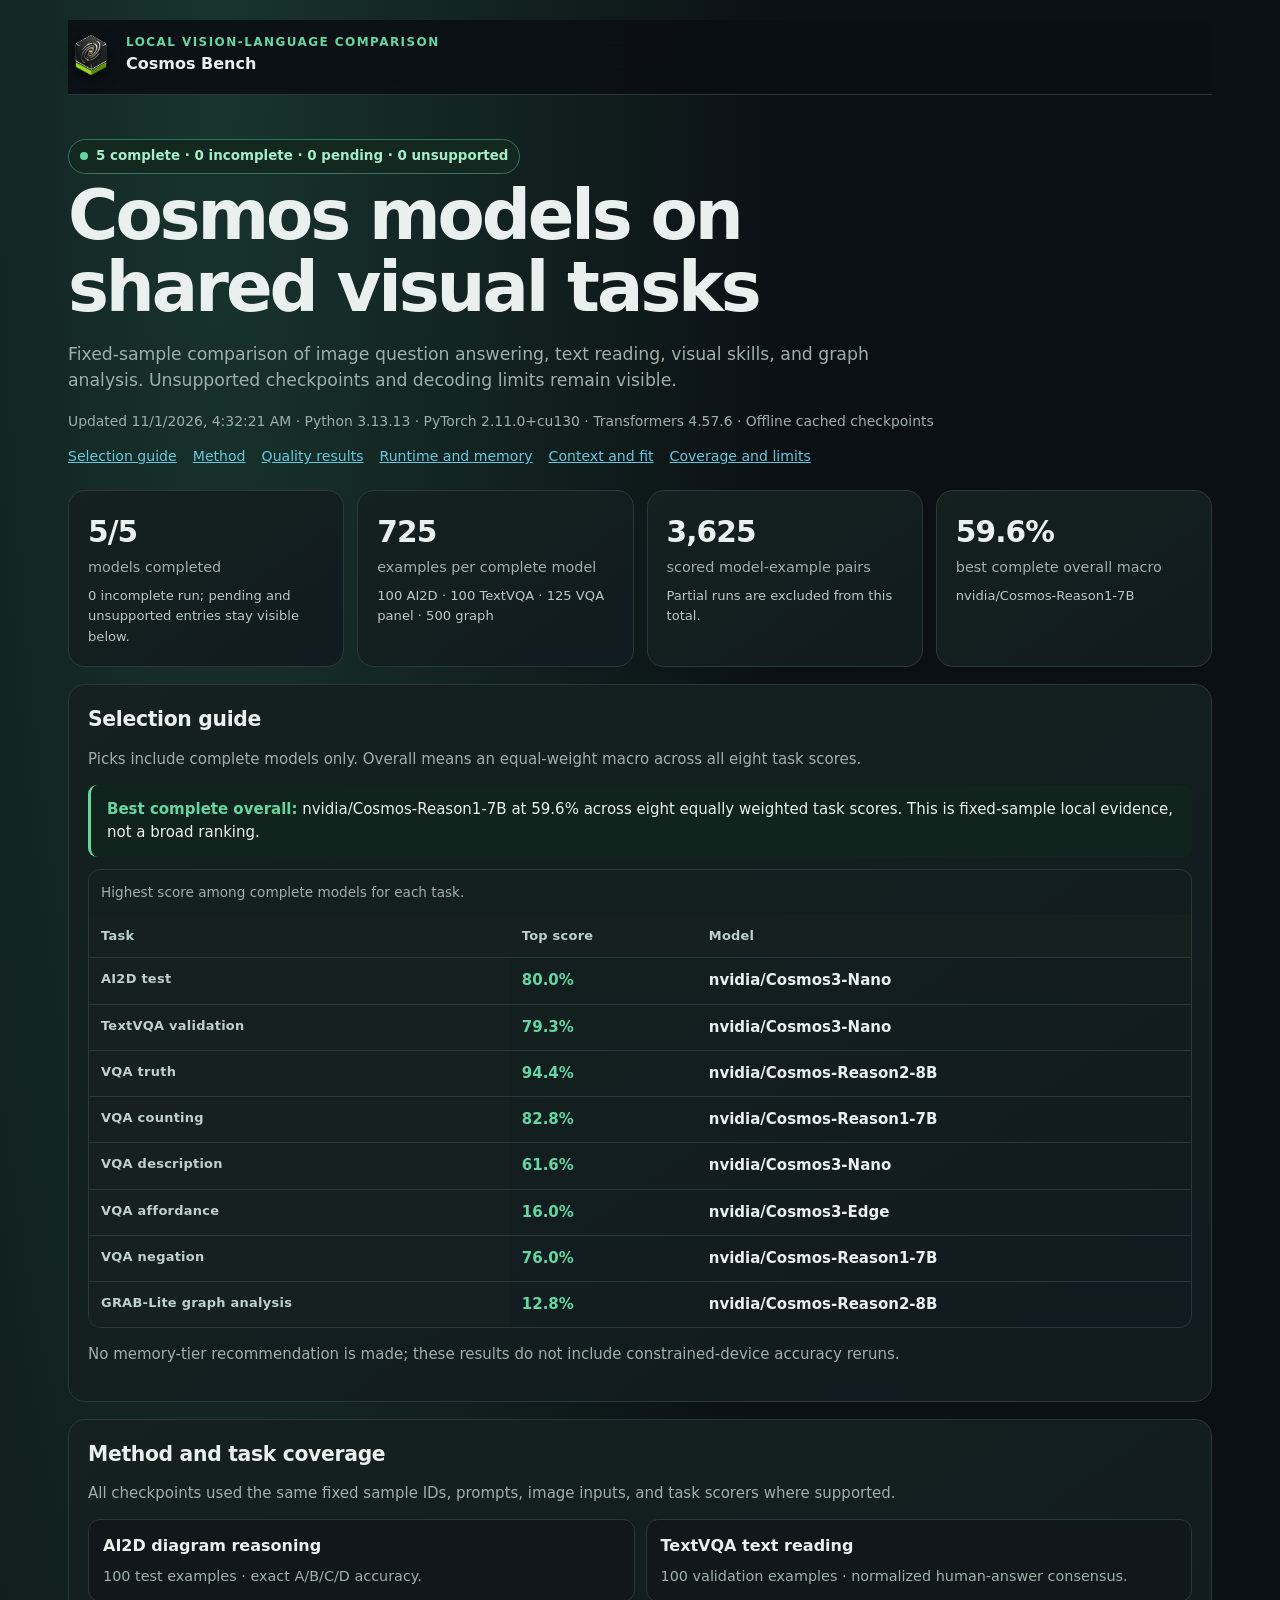
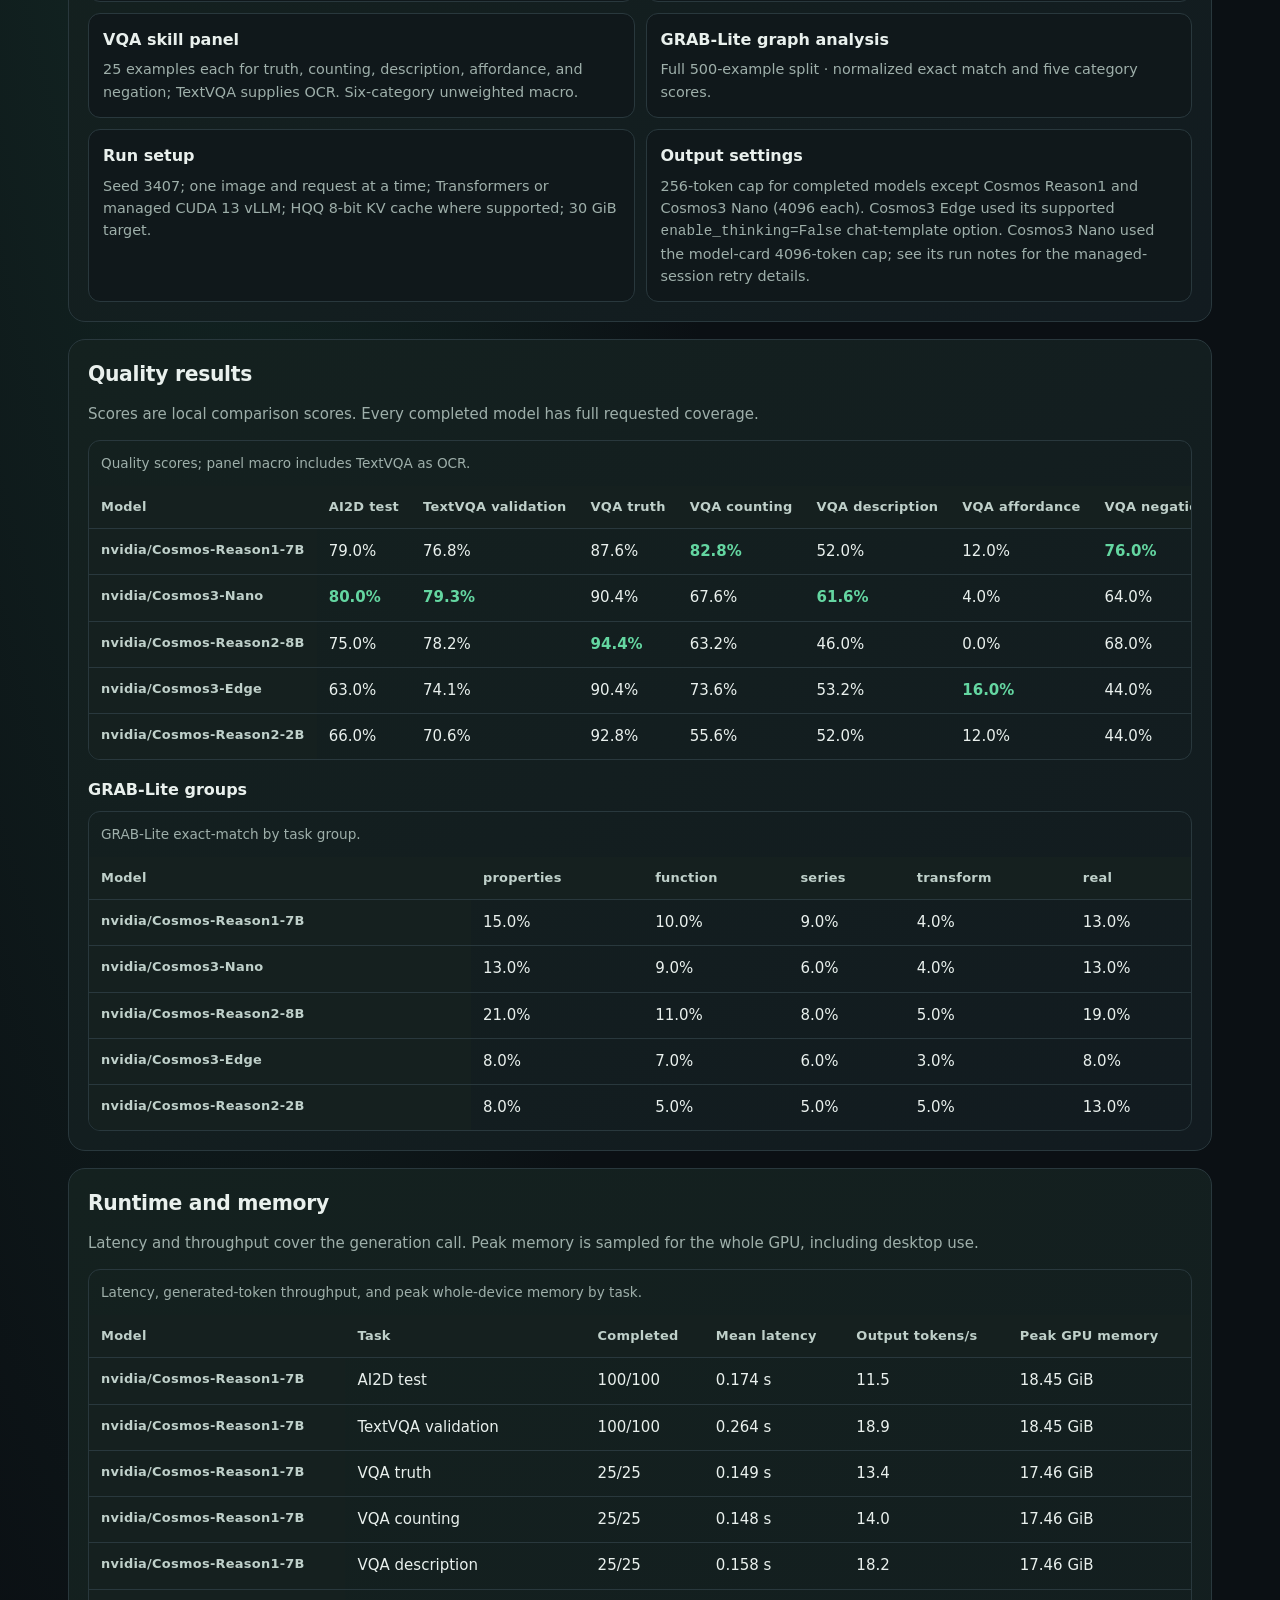
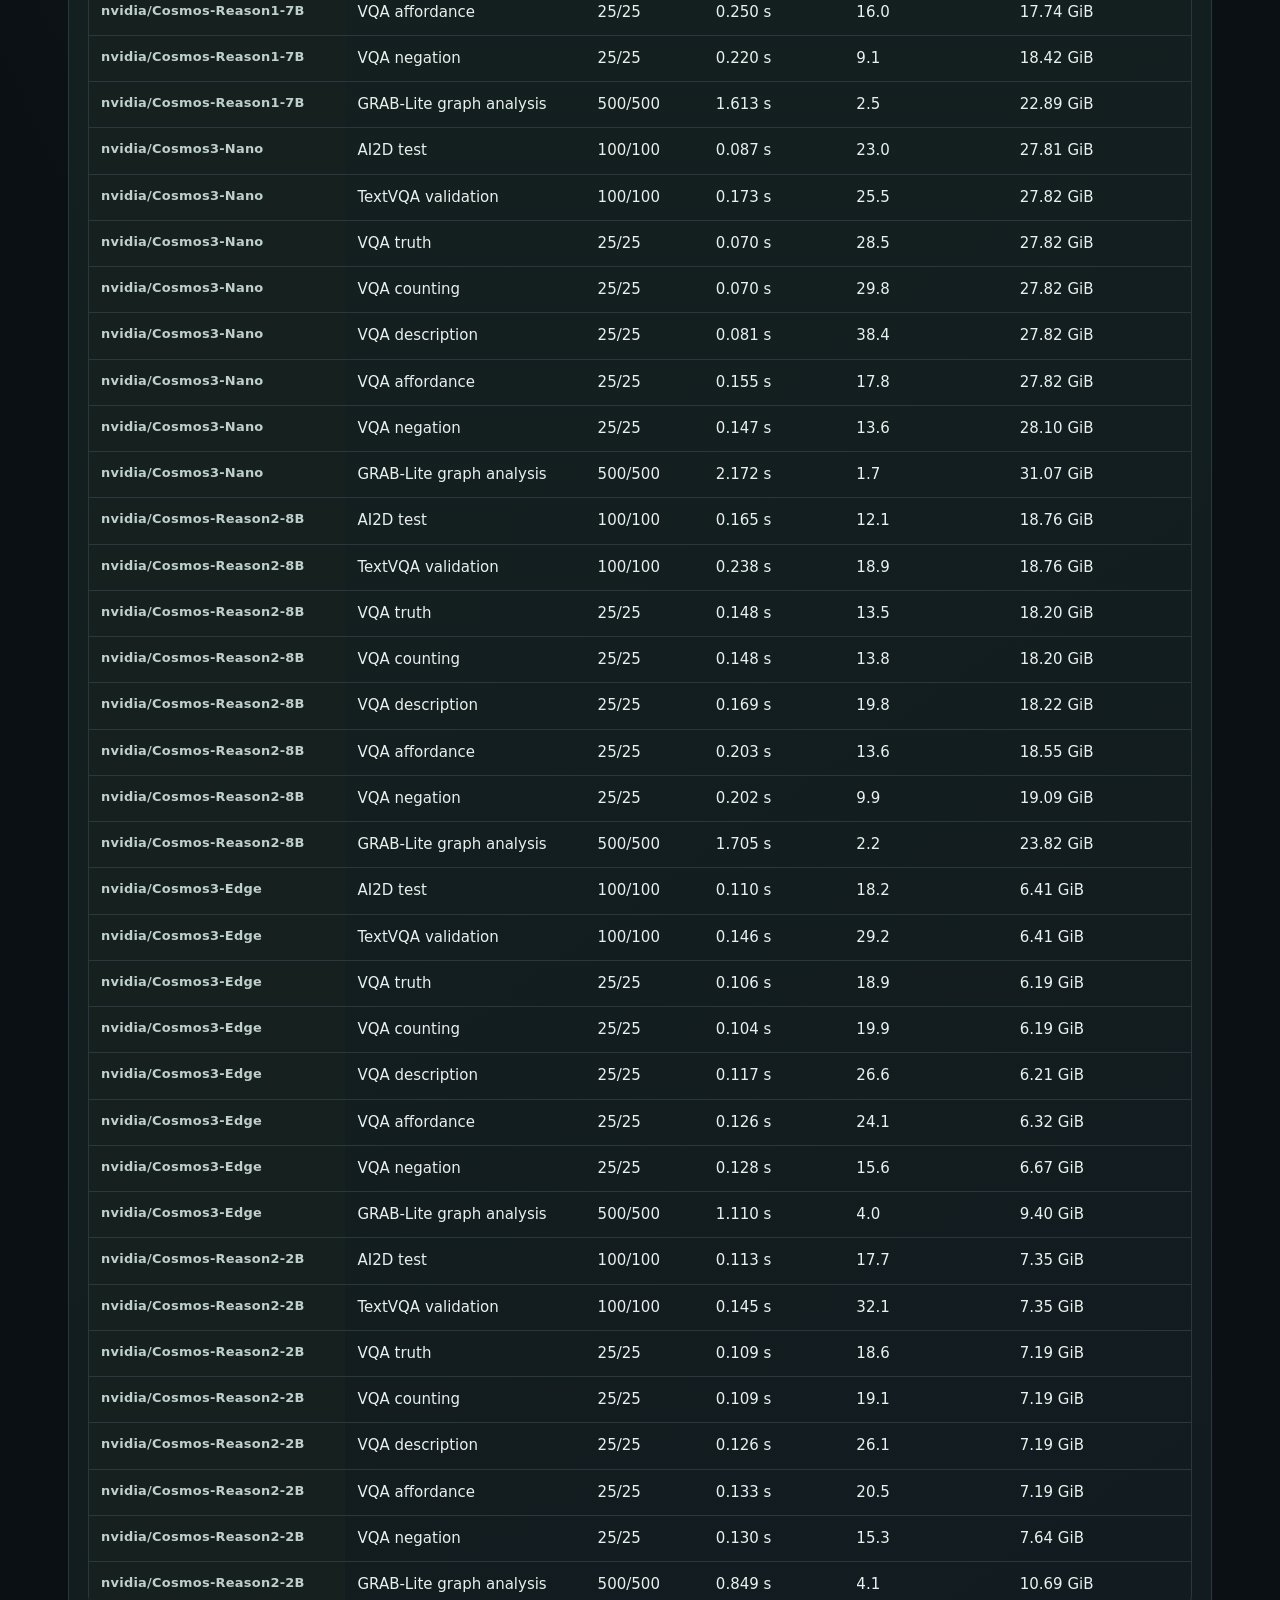
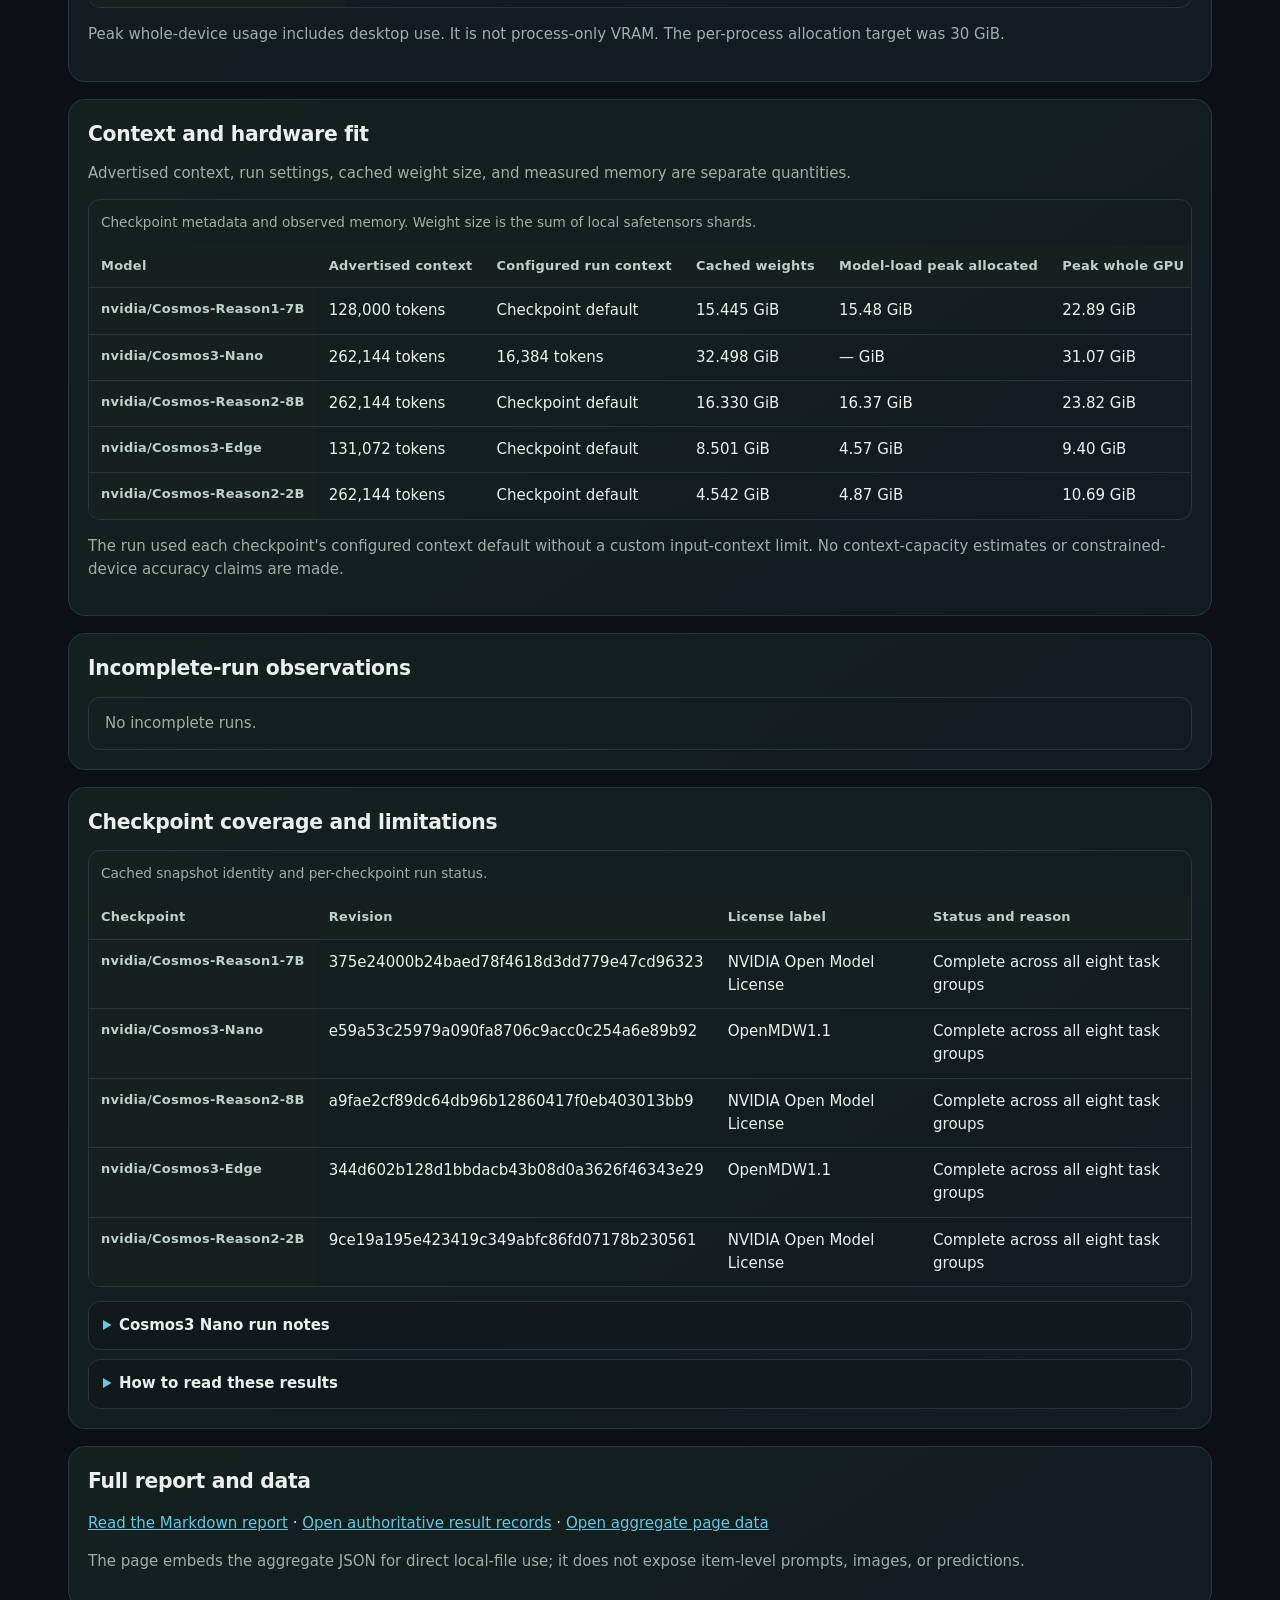
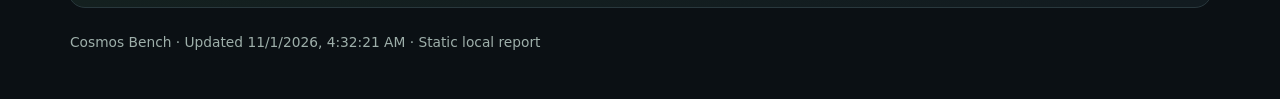
==== cosmos_Bench/index.html @ 5a528a51 "create main serrving structure" ====
<!doctype html>
<html lang="en">
<head>
<meta charset="utf-8">
<meta name="viewport" content="width=device-width, initial-scale=1">
<meta name="description" content="Measured results for the local Cosmos vision-language benchmark.">
<link rel="icon" type="image/svg+xml" href="cosmos-mark.svg" sizes="any">
<title>Cosmos Bench | Model results</title>
<style>
:root{color-scheme:dark;--bg:#0b1014;--panel:#121b20;--panel2:#17231f;--line:#29383d;--text:#e9f0ed;--muted:#9eafaa;--green:#64d6a1;--cyan:#65c8df;--amber:#f0bf62;--red:#ff817c;--focus:#ffd179}
*{box-sizing:border-box}html{scroll-behavior:smooth}body{margin:0;background:radial-gradient(ellipse at 17% 0%,#18342d 0,transparent 36rem),var(--bg);color:var(--text);font:15px/1.55 system-ui,-apple-system,BlinkMacSystemFont,"Segoe UI",sans-serif}.wrap{max-width:1200px;margin:auto;padding:20px 28px 42px}a{color:var(--cyan)}a:hover{color:#a8efff}a:focus-visible,button:focus-visible{outline:3px solid var(--focus);outline-offset:3px}.top{position:sticky;top:0;z-index:3;display:flex;align-items:center;gap:12px;padding:12px 0 16px;background:#0b1014ed;border-bottom:1px solid var(--line);backdrop-filter:blur(14px)}.mark{display:block;width:46px;height:46px;flex:none;object-fit:contain;filter:drop-shadow(0 3px 7px #0008)}.top small,.eyebrow{display:block;color:var(--green);font-size:.75rem;font-weight:700;letter-spacing:.12em;text-transform:uppercase}.top strong{font-size:1rem}.hero{padding:44px 0 22px}.hero h1{max-width:860px;margin:.4rem 0 .75rem;font-size:clamp(2.2rem,6vw,4.3rem);line-height:1.04;letter-spacing:-.045em}.hero p{max-width:850px;color:var(--muted);font-size:1.08rem}.meta{color:var(--muted);font-size:.87rem}.status{display:inline-flex;align-items:center;gap:8px;border:1px solid #32755e;background:#132820;color:#a5edc8;padding:6px 11px;border-radius:999px;font-size:.84rem;font-weight:700}.dot{width:8px;height:8px;border-radius:50%;background:var(--green)}.grid{display:grid;grid-template-columns:repeat(4,minmax(0,1fr));gap:13px}.card,section{border:1px solid var(--line);border-radius:17px;background:linear-gradient(145deg,#14211f,var(--panel));padding:19px}.metric{font-size:1.85rem;font-weight:780;font-variant-numeric:tabular-nums;letter-spacing:-.03em}.label{color:var(--muted);font-size:.9rem}.card-note{margin-top:8px;color:#b7c9c2;font-size:.82rem}section{margin-top:17px;scroll-margin-top:90px}h2{font-size:1.27rem;letter-spacing:-.015em;margin:0 0 12px}h3{margin:0 0 5px;font-size:1rem}.intro{color:var(--muted);margin:.3rem 0 14px}.pick{border-left:3px solid var(--green);padding:13px 16px;background:#10231c;border-radius:9px}.pick b{color:var(--green)}.callout{border-left:3px solid var(--amber);padding:13px 16px;background:#261f13;border-radius:9px;color:#f2d9a5}.table-wrap{overflow-x:auto;border:1px solid var(--line);border-radius:12px}table{width:100%;min-width:760px;border-collapse:collapse}caption{text-align:left;padding:12px;color:var(--muted);font-size:.85rem}th,td{text-align:left;padding:11px 12px;border-bottom:1px solid var(--line);vertical-align:top}th{color:#bfd0ca;font-size:.81rem;letter-spacing:.02em;white-space:nowrap;background:#15201f}tbody tr:last-child td,tbody tr:last-child th{border-bottom:0}td.num{font-variant-numeric:tabular-nums;white-space:nowrap}.model{font-weight:650;white-space:nowrap}.best{color:var(--green);font-weight:750}.subtle{color:var(--muted)}.split{display:grid;grid-template-columns:1fr 1fr;gap:14px}.method{display:grid;grid-template-columns:repeat(2,minmax(0,1fr));gap:11px}.method article{border:1px solid var(--line);border-radius:12px;padding:14px;background:#10181b}.method p{margin:.35rem 0 0;color:var(--muted);font-size:.9rem}.pills{display:flex;gap:8px;flex-wrap:wrap;margin:12px 0}.pill{display:inline-block;border:1px solid var(--line);border-radius:999px;color:#c2d0cc;padding:4px 9px;font-size:.8rem}details{border:1px solid var(--line);border-radius:12px;padding:12px 14px;background:#11191c}details+details{margin-top:9px}summary{cursor:pointer;font-weight:650}summary::marker{color:var(--cyan)}footer{padding:24px 2px 4px;color:var(--muted);font-size:.86rem}.nav{display:flex;gap:16px;flex-wrap:wrap;margin-top:13px;font-size:.88rem}.empty{color:var(--muted);padding:14px 16px;margin:0}@media(max-width:820px){.grid{grid-template-columns:repeat(2,minmax(0,1fr))}.split{grid-template-columns:1fr}}@media(max-width:560px){.wrap{padding:14px 14px 32px}.hero{padding:32px 0 18px}.grid,.method{grid-template-columns:1fr}.card,section{padding:15px}}
</style>
</head>
<body>
<div class="wrap">
<header class="top"><img class="mark" src="cosmos-mark.svg" alt="" aria-hidden="true"><div><small>Local vision-language comparison</small><strong>Cosmos Bench</strong></div></header>
<main>
<div class="hero">
  <span class="status"><span class="dot" aria-hidden="true"></span><span id="completion-status">Loading result summary</span></span>
  <h1>Cosmos models on shared visual tasks</h1>
  <p>Fixed-sample comparison of image question answering, text reading, visual skills, and graph analysis. Unsupported checkpoints and decoding limits remain visible.</p>
  <div class="meta" id="hero-meta"></div>
  <nav class="nav" aria-label="Report sections"><a href="#selection">Selection guide</a><a href="#method">Method</a><a href="#quality">Quality results</a><a href="#runtime">Runtime and memory</a><a href="#context">Context and fit</a><a href="#coverage">Coverage and limits</a></nav>
</div>
<div class="grid" id="summary-cards" aria-label="Benchmark summary"></div>
<section id="selection"><h2>Selection guide</h2><p class="intro">Picks include complete models only. Overall means an equal-weight macro across all eight task scores.</p><div id="selection-content"></div></section>
<section id="method"><h2>Method and task coverage</h2><p class="intro">All checkpoints used the same fixed sample IDs, prompts, image inputs, and task scorers where supported.</p><div id="method-content" class="method"></div></section>
<section id="quality"><h2>Quality results</h2><p class="intro">Scores are local comparison scores. Every completed model has full requested coverage.</p><div class="table-wrap" id="quality-table"></div><h3 style="margin:18px 0 8px">GRAB-Lite groups</h3><div class="table-wrap" id="graph-table"></div></section>
<section id="runtime"><h2>Runtime and memory</h2><p class="intro">Latency and throughput cover the generation call. Peak memory is sampled for the whole GPU, including desktop use.</p><div class="table-wrap" id="runtime-table"></div><p class="subtle">Peak whole-device usage includes desktop use. It is not process-only VRAM. The per-process allocation target was 30 GiB.</p></section>
<section id="context"><h2>Context and hardware fit</h2><p class="intro">Advertised context, run settings, cached weight size, and measured memory are separate quantities.</p><div class="table-wrap" id="context-table"></div><p class="subtle">The run used each checkpoint's configured context default without a custom input-context limit. No context-capacity estimates or constrained-device accuracy claims are made.</p></section>
<section id="incomplete-results"><h2>Incomplete-run observations</h2><div class="table-wrap" id="incomplete-table"></div></section>
<section id="coverage"><h2>Checkpoint coverage and limitations</h2><div class="table-wrap" id="coverage-table"></div><div id="caveats" style="margin-top:14px"></div></section>
<section><h2>Full report and data</h2><p><a href="report.md">Read the Markdown report</a> · <a href="results/results.json">Open authoritative result records</a> · <a href="data.json">Open aggregate page data</a></p><p class="subtle">The page embeds the aggregate JSON for direct local-file use; it does not expose item-level prompts, images, or predictions.</p></section>
</main>
<footer>Cosmos Bench · Updated <span id="footer-date"></span> · Static local report</footer>
</div>
<script id="report-data" type="application/json">{"generated_at":"2026-11-01T05:32:21+01:00","benchmark_generated_at":"2026-11-01 05:31:36 +0100","completion":{"completed":5,"total":5},"sample_plan":{"ai2d":100,"textvqa":100,"vqa_panel":25,"graph_grab_lite":500},"seed":3407,"memory_cap_gib":30.0,"execution_mode":"offline cached Transformers and managed vLLM CUDA 13, serial models and requests","runtime":{"python":"3.13.13","torch":"2.11.0+cu130","transformers":"4.57.6","qwen_vl_utils":null,"hqq":null,"pillow":"13.0.0"},"tasks":[{"id":"ai2d","label":"AI2D test"},{"id":"textvqa","label":"TextVQA validation"},{"id":"vqa_truth","label":"VQA truth"},{"id":"vqa_count","label":"VQA counting"},{"id":"vqa_description","label":"VQA description"},{"id":"vqa_affordance","label":"VQA affordance"},{"id":"vqa_negation","label":"VQA negation"},{"id":"graph_grab_lite","label":"GRAB-Lite graph analysis"}],"best_by_task":{"ai2d":"nvidia/Cosmos3-Nano","textvqa":"nvidia/Cosmos3-Nano","vqa_truth":"nvidia/Cosmos-Reason2-8B","vqa_count":"nvidia/Cosmos-Reason1-7B","vqa_description":"nvidia/Cosmos3-Nano","vqa_affordance":"nvidia/Cosmos3-Edge","vqa_negation":"nvidia/Cosmos-Reason1-7B","graph_grab_lite":"nvidia/Cosmos-Reason2-8B"},"models":[{"model_id":"nvidia/Cosmos-Reason1-7B","status":"complete","backend":"Transformers (cached checkpoint, bfloat16, HQQ int8 KV cache)","revision":"375e24000b24baed78f4618d3dd779e47cd96323","max_new_tokens":4096,"reasoning_mode":"checkpoint default; 4096-token cap follows the model card recommendation","overall_macro":0.5955,"panel_macro":0.6453333333333333,"graph_groups":{"properties":0.15,"function":0.1,"series":0.09,"transform":0.04,"real":0.13},"run_context_tokens":null,"gpu_memory_utilization":null,"checkpoint_context":128000,"cached_weight_gib":15.445,"model_load_peak_allocated_gib":15.485,"peak_gpu_used_gib":22.888,"peak_gpu_delta_gib":21.888,"benchmark_note":null,"tasks":{"ai2d":{"requested_n":100,"completed_n":100,"failed_n":null,"score":0.79,"mean_wall_s":0.173677,"generated_tokens_per_s":11.515524577066412,"peak_gpu_used_gib":18.447,"peak_gpu_delta_gib":17.447},"textvqa":{"requested_n":100,"completed_n":100,"failed_n":null,"score":0.768,"mean_wall_s":0.263697,"generated_tokens_per_s":18.885477205981644,"peak_gpu_used_gib":18.447,"peak_gpu_delta_gib":17.447},"vqa_truth":{"requested_n":25,"completed_n":25,"failed_n":null,"score":0.876,"mean_wall_s":0.148828,"generated_tokens_per_s":13.438307044378723,"peak_gpu_used_gib":17.461,"peak_gpu_delta_gib":16.461},"vqa_count":{"requested_n":25,"completed_n":25,"failed_n":null,"score":0.828,"mean_wall_s":0.1485,"generated_tokens_per_s":14.006372376259458,"peak_gpu_used_gib":17.461,"peak_gpu_delta_gib":16.461},"vqa_description":{"requested_n":25,"completed_n":25,"failed_n":null,"score":0.52,"mean_wall_s":0.158396,"generated_tokens_per_s":18.182805897247224,"peak_gpu_used_gib":17.461,"peak_gpu_delta_gib":16.461},"vqa_affordance":{"requested_n":25,"completed_n":25,"failed_n":null,"score":0.12,"mean_wall_s":0.250012,"generated_tokens_per_s":15.999952926774236,"peak_gpu_used_gib":17.738,"peak_gpu_delta_gib":16.738},"vqa_negation":{"requested_n":25,"completed_n":25,"failed_n":null,"score":0.76,"mean_wall_s":0.220112,"generated_tokens_per_s":9.0859776858473,"peak_gpu_used_gib":18.424,"peak_gpu_delta_gib":17.424},"graph_grab_lite":{"requested_n":500,"completed_n":500,"failed_n":null,"score":0.102,"mean_wall_s":1.6128908,"generated_tokens_per_s":2.528378840096433,"peak_gpu_used_gib":22.888,"peak_gpu_delta_gib":21.888}}},{"model_id":"nvidia/Cosmos3-Nano","status":"complete","backend":"managed vLLM 0.21.0 (CUDA 13) + vllm-cosmos3","revision":"e59a53c25979a090fa8706c9acc0c254a6e89b92","max_new_tokens":4096,"reasoning_mode":"checkpoint default; 4096-token cap follows the model card recommendation","overall_macro":0.569875,"panel_macro":0.6115,"graph_groups":{"properties":0.13,"function":0.09,"series":0.06,"transform":0.04,"real":0.13},"run_context_tokens":16384,"gpu_memory_utilization":0.88,"checkpoint_context":262144,"cached_weight_gib":32.498,"model_load_peak_allocated_gib":null,"peak_gpu_used_gib":31.069,"peak_gpu_delta_gib":null,"benchmark_note":"The managed vLLM endpoint stopped responding during the initial GRAB-Lite pass. Failed fixed-seed graph requests were retried in short controller-managed CUDA 13 sessions. All 825 selected examples ultimately completed. The profile used 16,384-token context, one sequence, and 88% GPU memory utilization.","tasks":{"ai2d":{"requested_n":100,"completed_n":100,"failed_n":0,"score":0.8,"mean_wall_s":0.087036,"generated_tokens_per_s":22.979182339398697,"peak_gpu_used_gib":27.806,"peak_gpu_delta_gib":26.806},"textvqa":{"requested_n":100,"completed_n":100,"failed_n":0,"score":0.793,"mean_wall_s":0.172778,"generated_tokens_per_s":25.52474646248824,"peak_gpu_used_gib":27.819,"peak_gpu_delta_gib":26.819},"vqa_truth":{"requested_n":25,"completed_n":25,"failed_n":0,"score":0.904,"mean_wall_s":0.070156,"generated_tokens_per_s":28.506118556868334,"peak_gpu_used_gib":27.819,"peak_gpu_delta_gib":26.819},"vqa_count":{"requested_n":25,"completed_n":25,"failed_n":0,"score":0.676,"mean_wall_s":0.069692,"generated_tokens_per_s":29.845512335715632,"peak_gpu_used_gib":27.819,"peak_gpu_delta_gib":26.819},"vqa_description":{"requested_n":25,"completed_n":25,"failed_n":0,"score":0.616,"mean_wall_s":0.081276,"generated_tokens_per_s":38.391417150940875,"peak_gpu_used_gib":27.819,"peak_gpu_delta_gib":26.819},"vqa_affordance":{"requested_n":25,"completed_n":25,"failed_n":0,"score":0.04,"mean_wall_s":0.15543200000000001,"generated_tokens_per_s":17.757414608199014,"peak_gpu_used_gib":27.819,"peak_gpu_delta_gib":26.819},"vqa_negation":{"requested_n":25,"completed_n":25,"failed_n":0,"score":0.64,"mean_wall_s":0.146596,"generated_tokens_per_s":13.643322203556394,"peak_gpu_used_gib":28.097,"peak_gpu_delta_gib":27.097},"graph_grab_lite":{"requested_n":500,"completed_n":500,"failed_n":0,"score":0.09,"mean_wall_s":2.1723288,"generated_tokens_per_s":1.673779770355206,"peak_gpu_used_gib":31.069,"peak_gpu_delta_gib":30.069}}},{"model_id":"nvidia/Cosmos-Reason2-8B","status":"complete","backend":"Transformers (cached checkpoint, bfloat16, HQQ int8 KV cache)","revision":"a9fae2cf89dc64db96b12860417f0eb403013bb9","max_new_tokens":null,"reasoning_mode":null,"overall_macro":0.547,"panel_macro":0.5830000000000001,"graph_groups":{"properties":0.21,"function":0.11,"series":0.08,"transform":0.05,"real":0.19},"run_context_tokens":null,"gpu_memory_utilization":null,"checkpoint_context":262144,"cached_weight_gib":16.33,"model_load_peak_allocated_gib":16.368,"peak_gpu_used_gib":23.822,"peak_gpu_delta_gib":22.822,"benchmark_note":null,"tasks":{"ai2d":{"requested_n":100,"completed_n":100,"failed_n":null,"score":0.75,"mean_wall_s":0.165358,"generated_tokens_per_s":12.094685654118674,"peak_gpu_used_gib":18.76,"peak_gpu_delta_gib":17.76},"textvqa":{"requested_n":100,"completed_n":100,"failed_n":null,"score":0.782,"mean_wall_s":0.238249,"generated_tokens_per_s":18.887667083806317,"peak_gpu_used_gib":18.76,"peak_gpu_delta_gib":17.76},"vqa_truth":{"requested_n":25,"completed_n":25,"failed_n":null,"score":0.944,"mean_wall_s":0.1483,"generated_tokens_per_s":13.48703894844687,"peak_gpu_used_gib":18.199,"peak_gpu_delta_gib":17.199},"vqa_count":{"requested_n":25,"completed_n":25,"failed_n":null,"score":0.632,"mean_wall_s":0.14796800000000002,"generated_tokens_per_s":13.787191347886129,"peak_gpu_used_gib":18.199,"peak_gpu_delta_gib":17.199},"vqa_description":{"requested_n":25,"completed_n":25,"failed_n":null,"score":0.46,"mean_wall_s":0.169352,"generated_tokens_per_s":19.840610152838664,"peak_gpu_used_gib":18.22,"peak_gpu_delta_gib":17.22},"vqa_affordance":{"requested_n":25,"completed_n":25,"failed_n":null,"score":0.0,"mean_wall_s":0.20276,"generated_tokens_per_s":13.611654509958479,"peak_gpu_used_gib":18.545,"peak_gpu_delta_gib":17.545},"vqa_negation":{"requested_n":25,"completed_n":25,"failed_n":null,"score":0.68,"mean_wall_s":0.202216,"generated_tokens_per_s":9.89053735781165,"peak_gpu_used_gib":19.094,"peak_gpu_delta_gib":18.094},"graph_grab_lite":{"requested_n":500,"completed_n":500,"failed_n":null,"score":0.128,"mean_wall_s":1.7053056,"generated_tokens_per_s":2.2482741800258217,"peak_gpu_used_gib":23.822,"peak_gpu_delta_gib":22.822}}},{"model_id":"nvidia/Cosmos3-Edge","status":"complete","backend":"Transformers (cached checkpoint, bfloat16, HQQ int8 KV cache)","revision":"344d602b128d1bbdacb43b08d0a3626f46343e29","max_new_tokens":256,"reasoning_mode":"disabled with the model's enable_thinking chat-template option to follow the shared answer-only contract","overall_macro":0.525875,"panel_macro":0.5855,"graph_groups":{"properties":0.08,"function":0.07,"series":0.06,"transform":0.03,"real":0.08},"run_context_tokens":null,"gpu_memory_utilization":null,"checkpoint_context":131072,"cached_weight_gib":8.501,"model_load_peak_allocated_gib":4.571,"peak_gpu_used_gib":9.4,"peak_gpu_delta_gib":8.4,"benchmark_note":null,"tasks":{"ai2d":{"requested_n":100,"completed_n":100,"failed_n":null,"score":0.63,"mean_wall_s":0.11018,"generated_tokens_per_s":18.24229022318899,"peak_gpu_used_gib":6.41,"peak_gpu_delta_gib":5.41},"textvqa":{"requested_n":100,"completed_n":100,"failed_n":null,"score":0.741,"mean_wall_s":0.145665,"generated_tokens_per_s":29.175735366495733,"peak_gpu_used_gib":6.41,"peak_gpu_delta_gib":5.41},"vqa_truth":{"requested_n":25,"completed_n":25,"failed_n":null,"score":0.904,"mean_wall_s":0.105768,"generated_tokens_per_s":18.910603687698757,"peak_gpu_used_gib":6.191,"peak_gpu_delta_gib":5.191},"vqa_count":{"requested_n":25,"completed_n":25,"failed_n":null,"score":0.736,"mean_wall_s":0.10446,"generated_tokens_per_s":19.911668231463725,"peak_gpu_used_gib":6.193,"peak_gpu_delta_gib":5.193},"vqa_description":{"requested_n":25,"completed_n":25,"failed_n":null,"score":0.532,"mean_wall_s":0.11738,"generated_tokens_per_s":26.581985436383476,"peak_gpu_used_gib":6.213,"peak_gpu_delta_gib":5.213},"vqa_affordance":{"requested_n":25,"completed_n":25,"failed_n":null,"score":0.16,"mean_wall_s":0.126244,"generated_tokens_per_s":24.0809805316054,"peak_gpu_used_gib":6.324,"peak_gpu_delta_gib":5.324},"vqa_negation":{"requested_n":25,"completed_n":25,"failed_n":null,"score":0.44,"mean_wall_s":0.128168,"generated_tokens_per_s":15.604126952035541,"peak_gpu_used_gib":6.67,"peak_gpu_delta_gib":5.67},"graph_grab_lite":{"requested_n":500,"completed_n":500,"failed_n":null,"score":0.064,"mean_wall_s":1.1099778,"generated_tokens_per_s":3.9874646393354434,"peak_gpu_used_gib":9.4,"peak_gpu_delta_gib":8.4}}},{"model_id":"nvidia/Cosmos-Reason2-2B","status":"complete","backend":"Transformers (cached checkpoint, bfloat16, HQQ int8 KV cache)","revision":"9ce19a195e423419c349abfc86fd07178b230561","max_new_tokens":null,"reasoning_mode":null,"overall_macro":0.50025,"panel_macro":0.545,"graph_groups":{"properties":0.08,"function":0.05,"series":0.05,"transform":0.05,"real":0.13},"run_context_tokens":null,"gpu_memory_utilization":null,"checkpoint_context":262144,"cached_weight_gib":4.542,"model_load_peak_allocated_gib":4.865,"peak_gpu_used_gib":10.691,"peak_gpu_delta_gib":9.691,"benchmark_note":null,"tasks":{"ai2d":{"requested_n":100,"completed_n":100,"failed_n":null,"score":0.66,"mean_wall_s":0.113295,"generated_tokens_per_s":17.653829579205386,"peak_gpu_used_gib":7.347,"peak_gpu_delta_gib":6.347},"textvqa":{"requested_n":100,"completed_n":100,"failed_n":null,"score":0.706,"mean_wall_s":0.145141,"generated_tokens_per_s":32.106187388933165,"peak_gpu_used_gib":7.347,"peak_gpu_delta_gib":6.347},"vqa_truth":{"requested_n":25,"completed_n":25,"failed_n":null,"score":0.928,"mean_wall_s":0.109464,"generated_tokens_per_s":18.635352032490275,"peak_gpu_used_gib":7.187,"peak_gpu_delta_gib":6.187},"vqa_count":{"requested_n":25,"completed_n":25,"failed_n":null,"score":0.556,"mean_wall_s":0.108876,"generated_tokens_per_s":19.104330986763014,"peak_gpu_used_gib":7.187,"peak_gpu_delta_gib":6.187},"vqa_description":{"requested_n":25,"completed_n":25,"failed_n":null,"score":0.52,"mean_wall_s":0.125764,"generated_tokens_per_s":26.077996793587584,"peak_gpu_used_gib":7.187,"peak_gpu_delta_gib":6.187},"vqa_affordance":{"requested_n":25,"completed_n":25,"failed_n":null,"score":0.12,"mean_wall_s":0.132912,"generated_tokens_per_s":20.465789500042902,"peak_gpu_used_gib":7.187,"peak_gpu_delta_gib":6.187},"vqa_negation":{"requested_n":25,"completed_n":25,"failed_n":null,"score":0.44,"mean_wall_s":0.130308,"generated_tokens_per_s":15.348652280822565,"peak_gpu_used_gib":7.637,"peak_gpu_delta_gib":6.637},"graph_grab_lite":{"requested_n":500,"completed_n":500,"failed_n":null,"score":0.072,"mean_wall_s":0.8487822,"generated_tokens_per_s":4.135341411734105,"peak_gpu_used_gib":10.691,"peak_gpu_delta_gib":9.691}}}],"incomplete":[],"pending":[],"unsupported":[]}</script>
<script>
const D=JSON.parse(document.getElementById('report-data').textContent);
const esc=s=>String(s??'—').replace(/[&<>"']/g,c=>({'&':'&amp;','<':'&lt;','>':'&gt;','"':'&quot;',"'":'&#39;'}[c]));
const P=x=>x==null?'—':`${(x*100).toFixed(1)}%`;
const N=(x,d=2)=>x==null?'—':Number(x).toFixed(d);
const models=D.models, tasks=D.tasks, pending=D.pending||[], incomplete=D.incomplete||[], unsupported=D.unsupported||[], byId=Object.fromEntries(models.map(m=>[m.model_id,m]));
const totalSamples=Object.values(D.sample_plan).reduce((s,v)=>s+v,0);
document.getElementById('completion-status').textContent=`${D.completion.completed} complete · ${incomplete.length} incomplete · ${pending.length} pending · ${unsupported.length} unsupported`;
document.getElementById('hero-meta').textContent=`Updated ${new Date(D.generated_at).toLocaleString()} · Python ${D.runtime.python} · PyTorch ${D.runtime.torch} · Transformers ${D.runtime.transformers} · Offline cached checkpoints`;
document.getElementById('footer-date').textContent=new Date(D.generated_at).toLocaleString();
const bestOverall=[...models].sort((a,b)=>b.overall_macro-a.overall_macro)[0];
const taskWinners=Object.fromEntries(tasks.map(t=>[t.id,models.reduce((a,m)=>m.tasks[t.id].score>a.tasks[t.id].score?m:a)]));
const scoreCount=models.length*totalSamples;
document.getElementById('summary-cards').innerHTML=`<article class="card"><div class="metric">${models.length}/${D.completion.total}</div><div class="label">models completed</div><div class="card-note">${incomplete.length} incomplete run; pending and unsupported entries stay visible below.</div></article><article class="card"><div class="metric">${totalSamples}</div><div class="label">examples per complete model</div><div class="card-note">100 AI2D · 100 TextVQA · 125 VQA panel · 500 graph</div></article><article class="card"><div class="metric">${scoreCount.toLocaleString()}</div><div class="label">scored model-example pairs</div><div class="card-note">Partial runs are excluded from this total.</div></article><article class="card"><div class="metric">${P(bestOverall.overall_macro)}</div><div class="label">best complete overall macro</div><div class="card-note">${esc(bestOverall.model_id)}</div></article>`;
document.getElementById('selection-content').innerHTML=`<div class="pick"><b>Best complete overall:</b> ${esc(bestOverall.model_id)} at ${P(bestOverall.overall_macro)} across eight equally weighted task scores. This is fixed-sample local evidence, not a broad ranking.</div><div class="table-wrap" style="margin-top:12px"><table><caption>Highest score among complete models for each task.</caption><thead><tr><th scope="col">Task</th><th scope="col">Top score</th><th scope="col">Model</th></tr></thead><tbody>${tasks.map(t=>`<tr><th scope="row">${esc(t.label)}</th><td class="num best">${P(taskWinners[t.id].tasks[t.id].score)}</td><td class="model">${esc(taskWinners[t.id].model_id)}</td></tr>`).join('')}</tbody></table></div><p class="subtle">No memory-tier recommendation is made; these results do not include constrained-device accuracy reruns.</p>`;
const method=[['AI2D diagram reasoning','100 test examples · exact A/B/C/D accuracy.'],['TextVQA text reading','100 validation examples · normalized human-answer consensus.'],['VQA skill panel','25 examples each for truth, counting, description, affordance, and negation; TextVQA supplies OCR. Six-category unweighted macro.'],['GRAB-Lite graph analysis','Full 500-example split · normalized exact match and five category scores.']];
document.getElementById('method-content').innerHTML=method.map(([h,p])=>`<article><h3>${h}</h3><p>${p}</p></article>`).join('')+`<article><h3>Run setup</h3><p>Seed ${D.seed}; one image and request at a time; Transformers or managed CUDA 13 vLLM; HQQ 8-bit KV cache where supported; ${D.memory_cap_gib} GiB target.</p></article><article><h3>Output settings</h3><p>256-token cap for completed models except Cosmos Reason1 and Cosmos3 Nano (4096 each). Cosmos3 Edge used its supported <code>enable_thinking=False</code> chat-template option. Cosmos3 Nano used the model-card 4096-token cap; see its run notes for the managed-session retry details.</p></article>`;
const head=`<thead><tr>${['Model',...tasks.map(t=>t.label),'Overall macro','VQA panel macro'].map((x,i)=>`<th scope="${i?'col':'col'}">${esc(x)}</th>`).join('')}</tr></thead>`;
document.getElementById('quality-table').innerHTML=`<table><caption>Quality scores; panel macro includes TextVQA as OCR.</caption>${head}<tbody>${models.map(m=>`<tr><th scope="row" class="model">${esc(m.model_id)}</th>${tasks.map(t=>`<td class="num ${taskWinners[t.id].model_id===m.model_id?'best':''}">${P(m.tasks[t.id].score)}</td>`).join('')}<td class="num best">${P(m.overall_macro)}</td><td class="num">${P(m.panel_macro)}</td></tr>`).join('')}</tbody></table>`;
const graphGroups=['properties','function','series','transform','real'];
document.getElementById('graph-table').innerHTML=`<table><caption>GRAB-Lite exact-match by task group.</caption><thead><tr><th scope="col">Model</th>${graphGroups.map(g=>`<th scope="col">${esc(g)}</th>`).join('')}</tr></thead><tbody>${models.map(m=>`<tr><th scope="row" class="model">${esc(m.model_id)}</th>${graphGroups.map(g=>`<td class="num">${P(m.graph_groups[g])}</td>`).join('')}</tr>`).join('')}</tbody></table>`;
document.getElementById('incomplete-table').innerHTML=incomplete.length?`<table><caption>Partial scores are based only on completed samples and are excluded from rankings.</caption><thead><tr><th scope="col">Model</th><th scope="col">Task</th><th scope="col">Completed</th><th scope="col">Failed</th><th scope="col">Partial score</th></tr></thead><tbody>${incomplete.flatMap(m=>Object.entries(m.tasks).map(([id,d])=>`<tr><th scope="row" class="model">${esc(m.model_id)}</th><td>${esc(tasks.find(t=>t.id===id)?.label||id)}</td><td class="num">${d.completed_n}/${d.requested_n}</td><td class="num">${d.failed_n}</td><td class="num">${P(d.score)}</td></tr>`)).join('')}</tbody></table>`:`<p class="empty">No incomplete runs.</p>`;
document.getElementById('runtime-table').innerHTML=`<table><caption>Latency, generated-token throughput, and peak whole-device memory by task.</caption><thead><tr><th scope="col">Model</th><th scope="col">Task</th><th scope="col">Completed</th><th scope="col">Mean latency</th><th scope="col">Output tokens/s</th><th scope="col">Peak GPU memory</th></tr></thead><tbody>${models.flatMap(m=>tasks.map(t=>{const d=m.tasks[t.id];return `<tr><th scope="row" class="model">${esc(m.model_id)}</th><td>${esc(t.label)}</td><td class="num">${d.completed_n}/${d.requested_n}</td><td class="num">${N(d.mean_wall_s,3)} s</td><td class="num">${N(d.generated_tokens_per_s,1)}</td><td class="num">${N(d.peak_gpu_used_gib,2)} GiB</td></tr>`})).join('')}</tbody></table>`;
document.getElementById('context-table').innerHTML=`<table><caption>Checkpoint metadata and observed memory. Weight size is the sum of local safetensors shards.</caption><thead><tr><th scope="col">Model</th><th scope="col">Advertised context</th><th scope="col">Configured run context</th><th scope="col">Cached weights</th><th scope="col">Model-load peak allocated</th><th scope="col">Peak whole GPU</th></tr></thead><tbody>${models.map(m=>`<tr><th scope="row" class="model">${esc(m.model_id)}</th><td class="num">${m.checkpoint_context?Number(m.checkpoint_context).toLocaleString():'—'} tokens</td><td>${m.run_context_tokens?Number(m.run_context_tokens).toLocaleString()+' tokens':'Checkpoint default'}</td><td class="num">${N(m.cached_weight_gib,3)} GiB</td><td class="num">${N(m.model_load_peak_allocated_gib,2)} GiB</td><td class="num">${N(m.peak_gpu_used_gib,2)} GiB</td></tr>`).join('')}</tbody></table>`;
document.getElementById('coverage-table').innerHTML=`<table><caption>Cached snapshot identity and per-checkpoint run status.</caption><thead><tr><th scope="col">Checkpoint</th><th scope="col">Revision</th><th scope="col">License label</th><th scope="col">Status and reason</th></tr></thead><tbody>${[...models,...incomplete,...pending,...unsupported].map(m=>`<tr><th scope="row" class="model">${esc(m.model_id)}</th><td class="num">${esc(m.revision)}</td><td>${m.model_id.includes('Cosmos3')?'OpenMDW1.1':'NVIDIA Open Model License'}</td><td>${esc(m.status==='complete'?'Complete across all eight task groups':m.error)}</td></tr>`).join('')}</tbody></table>`;
const nanoModel=byId['nvidia/Cosmos3-Nano'],nanoTasks=Object.values(nanoModel?.tasks||{}),nanoDone=nanoTasks.reduce((sum,d)=>sum+(d.completed_n||0),0),nanoRequested=nanoTasks.reduce((sum,d)=>sum+(d.requested_n||0),0),nanoNote=nanoModel?.benchmark_note||`${nanoDone}/${nanoRequested} selected examples completed.`;
document.getElementById('caveats').innerHTML=`<details><summary>Cosmos3 Nano run notes</summary><p>${esc(nanoNote)} <a href="https://huggingface.co/nvidia/Cosmos3-Nano">Cosmos3 Nano model card</a>.</p></details><details><summary>How to read these results</summary><p>Scores are fixed-sample selection evidence. The VQA panel is locally defined. Model-level throughput and peak memory depend on backend, prompts, image processing, and the desktop GPU baseline. Cosmos3 Edge used reasoning-disabled answer-only decoding, so do not equate it with a default-thinking run.</p></details>`;
</script>
</body>
</html>
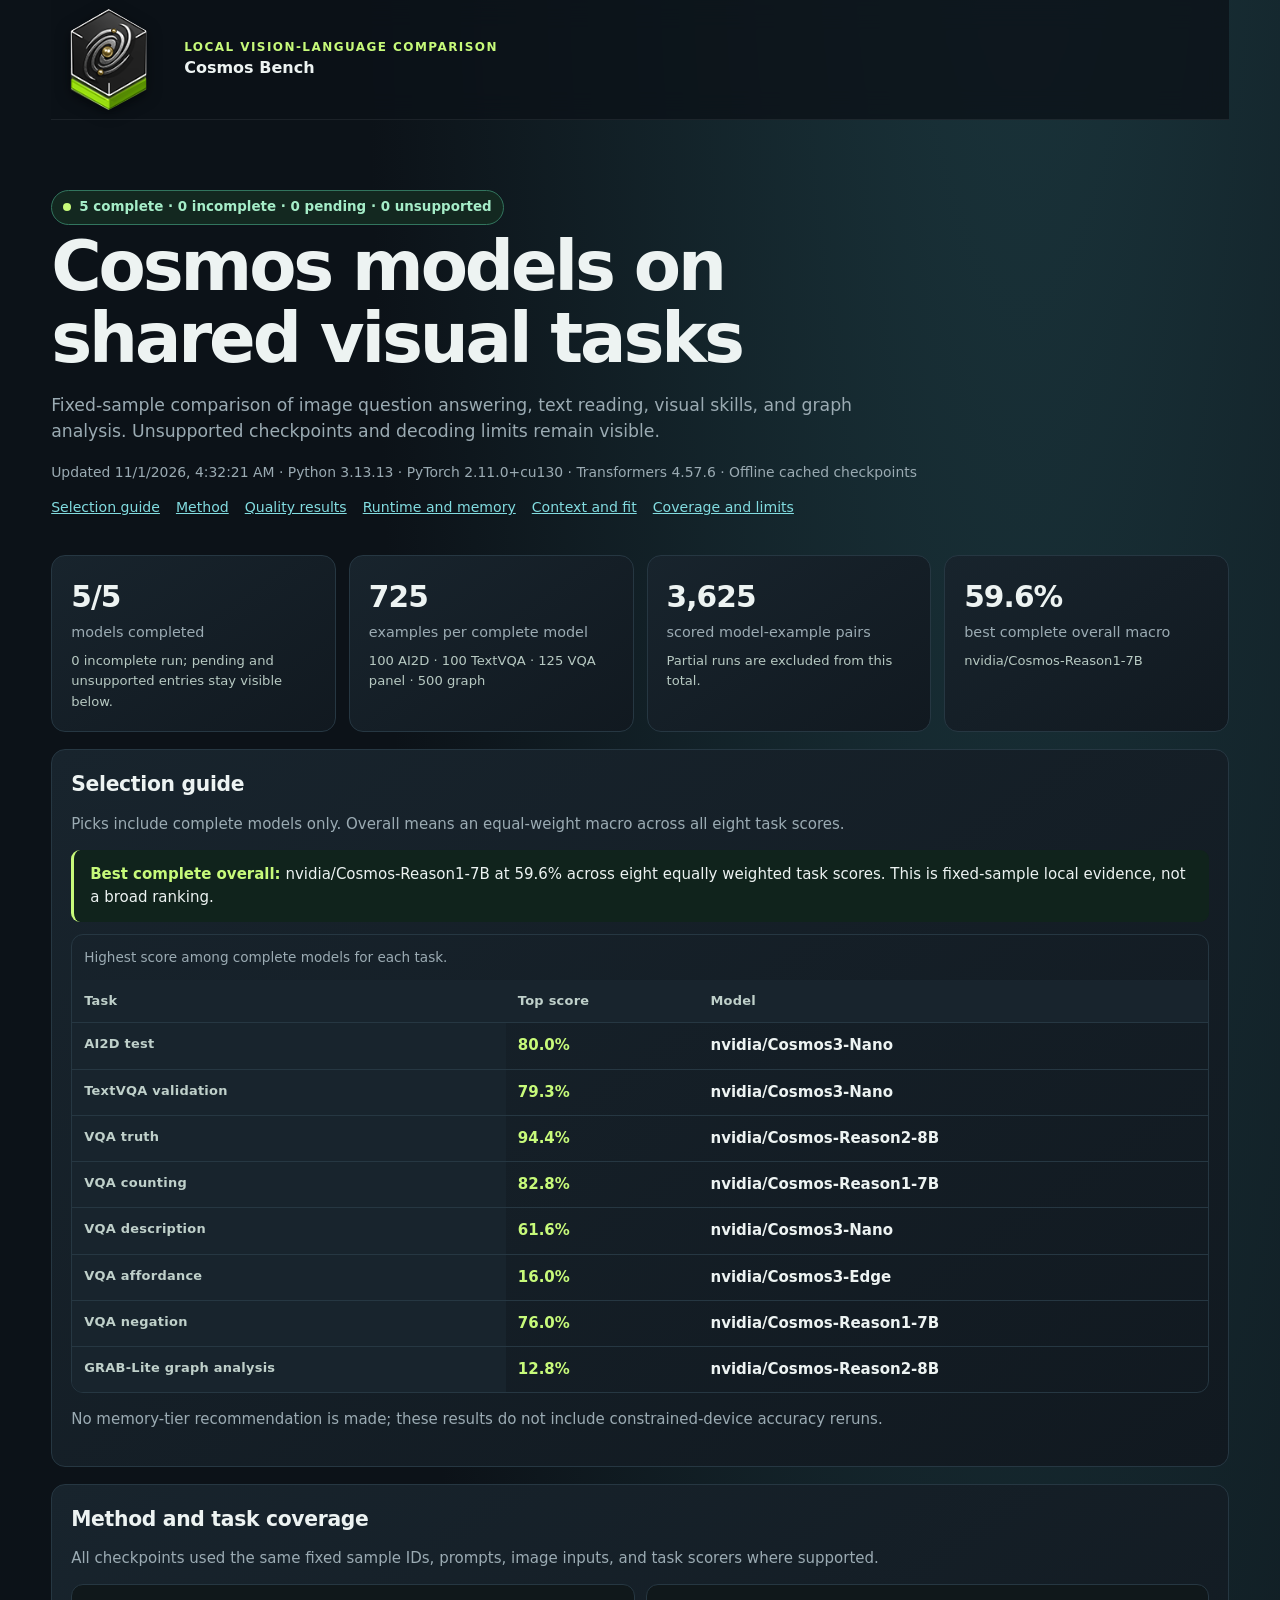
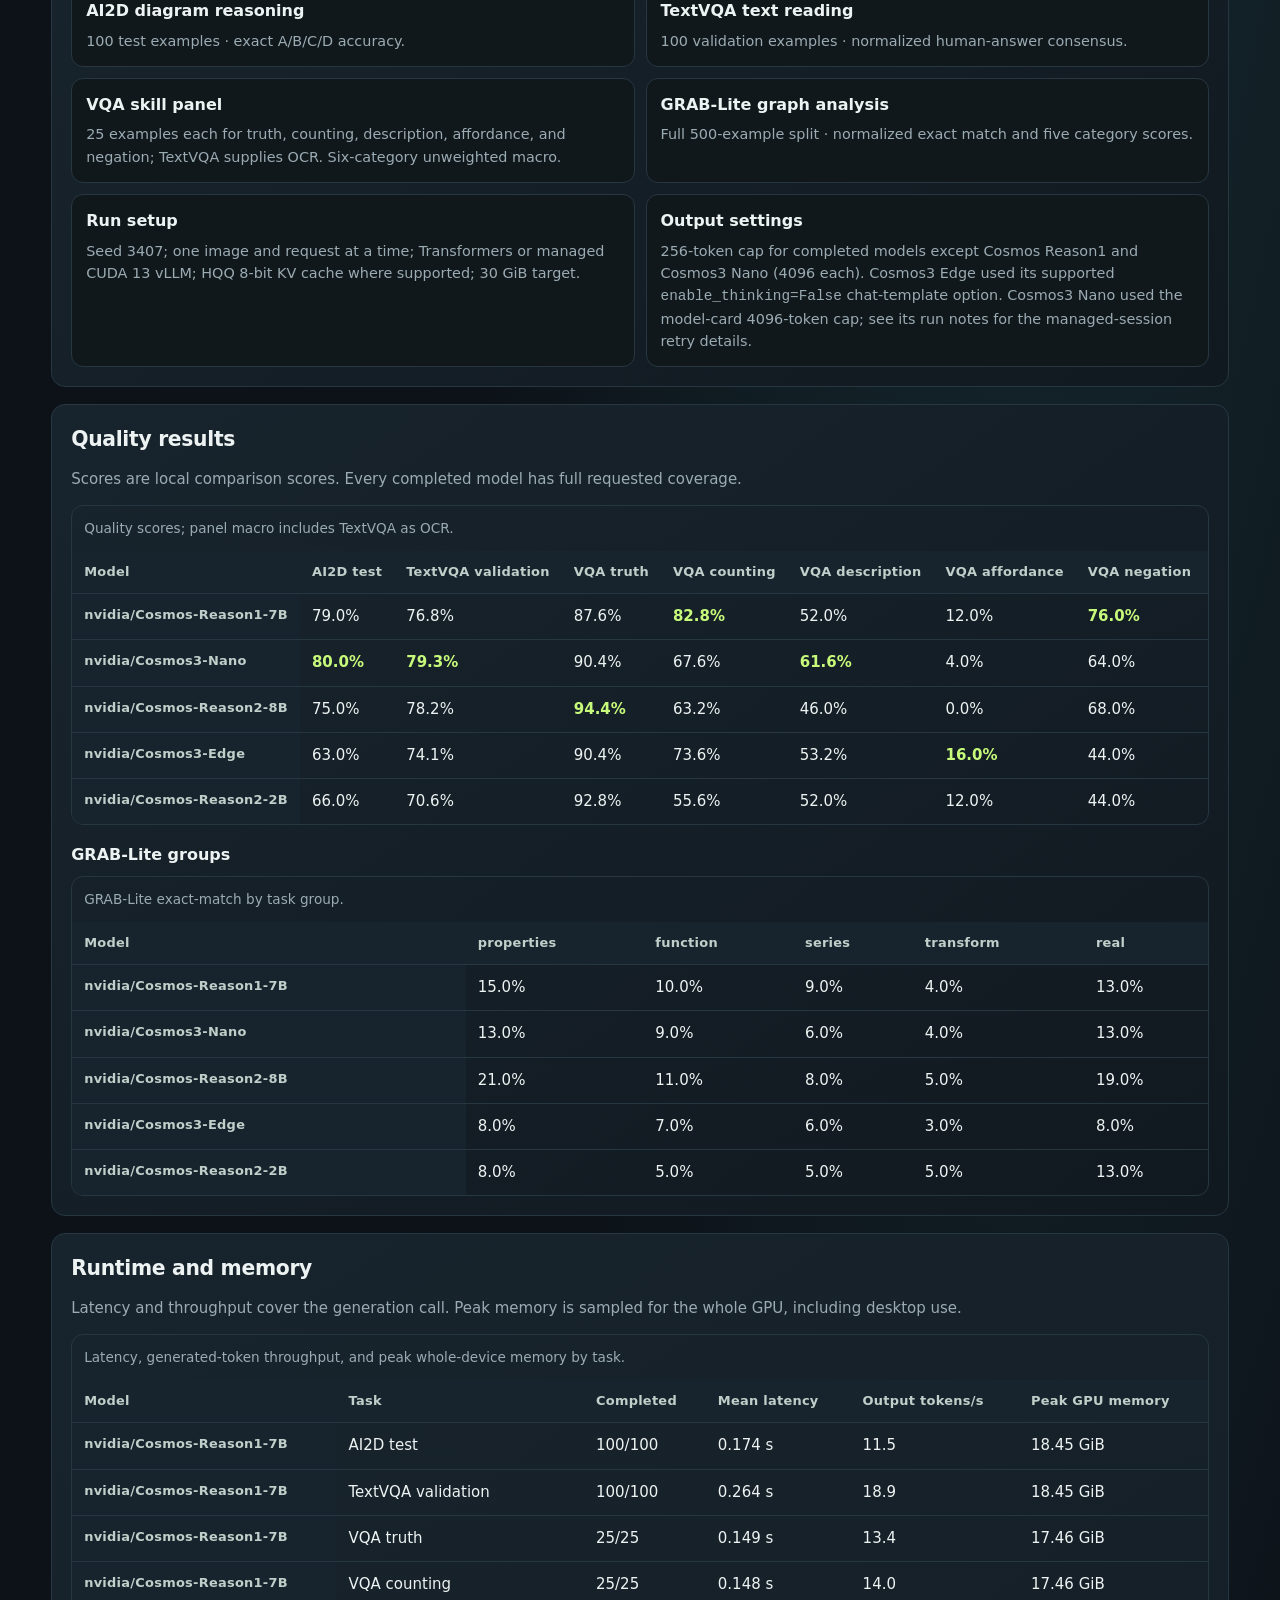
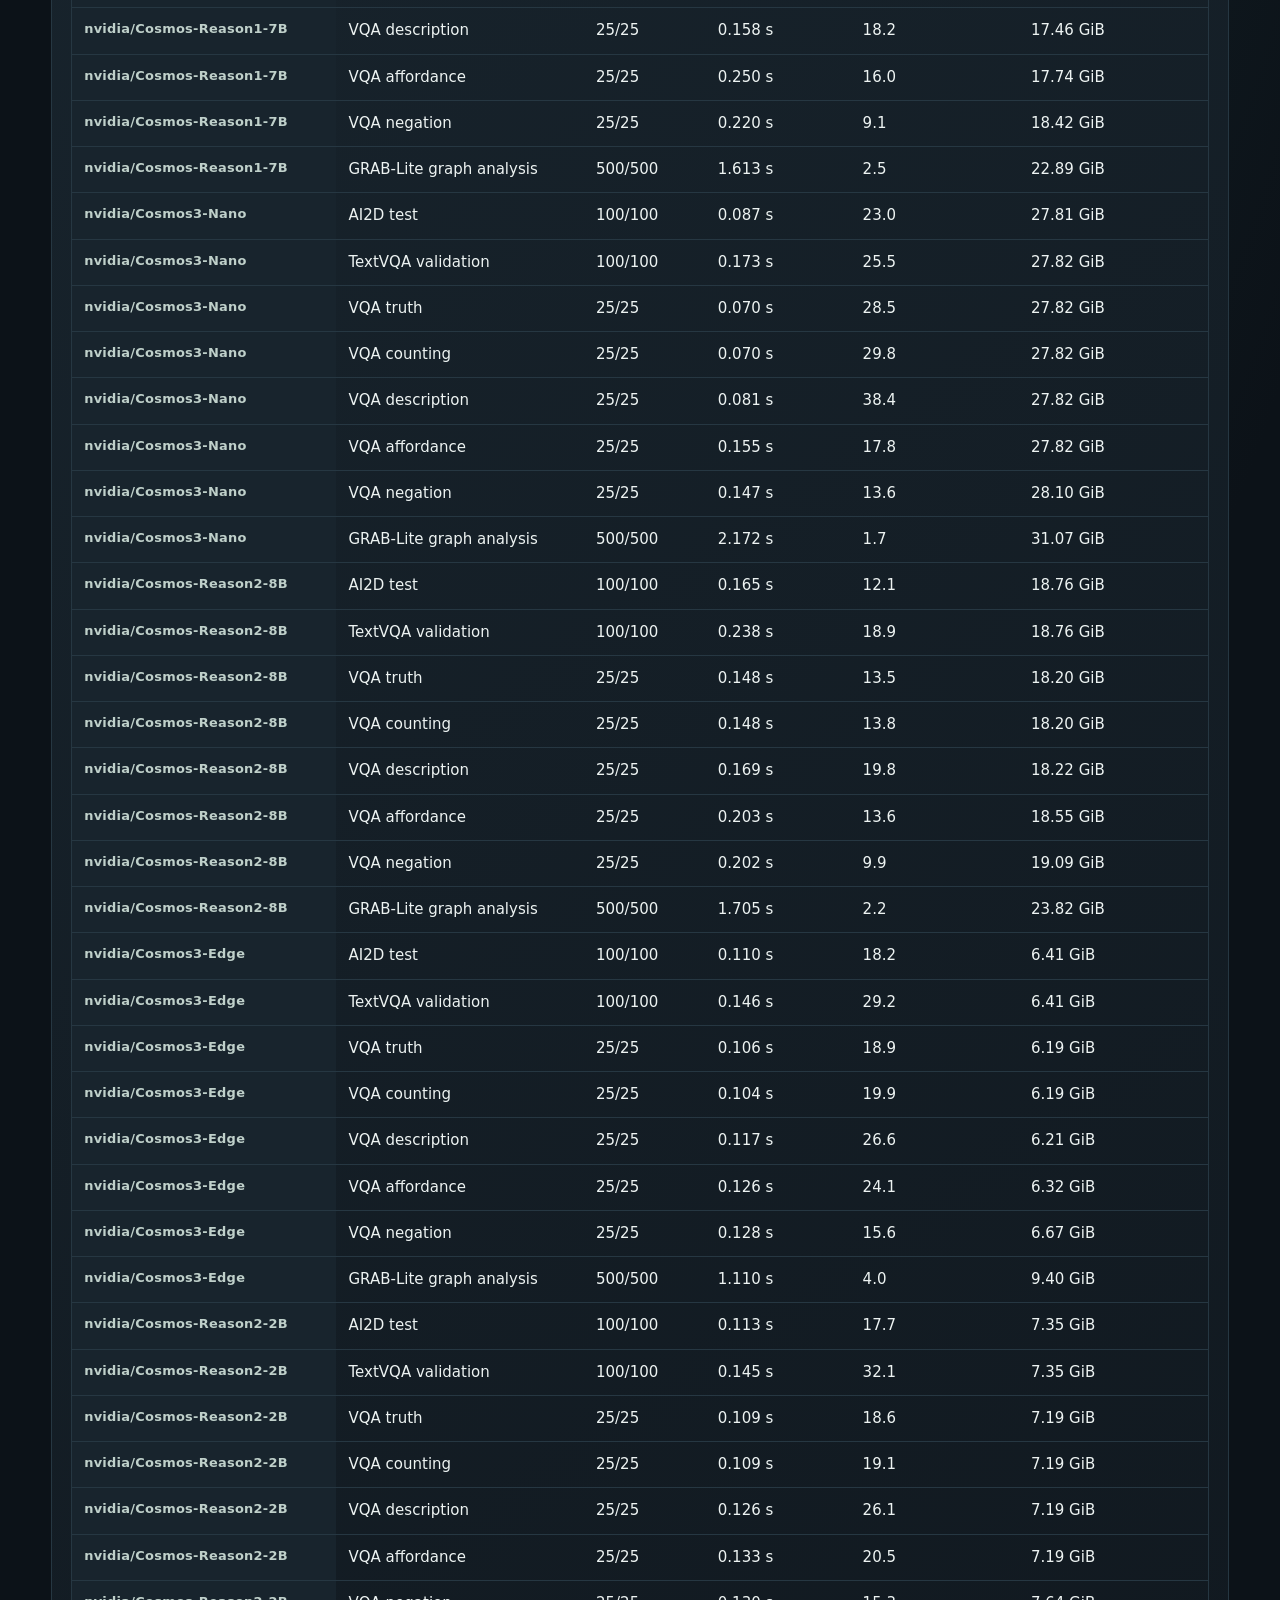
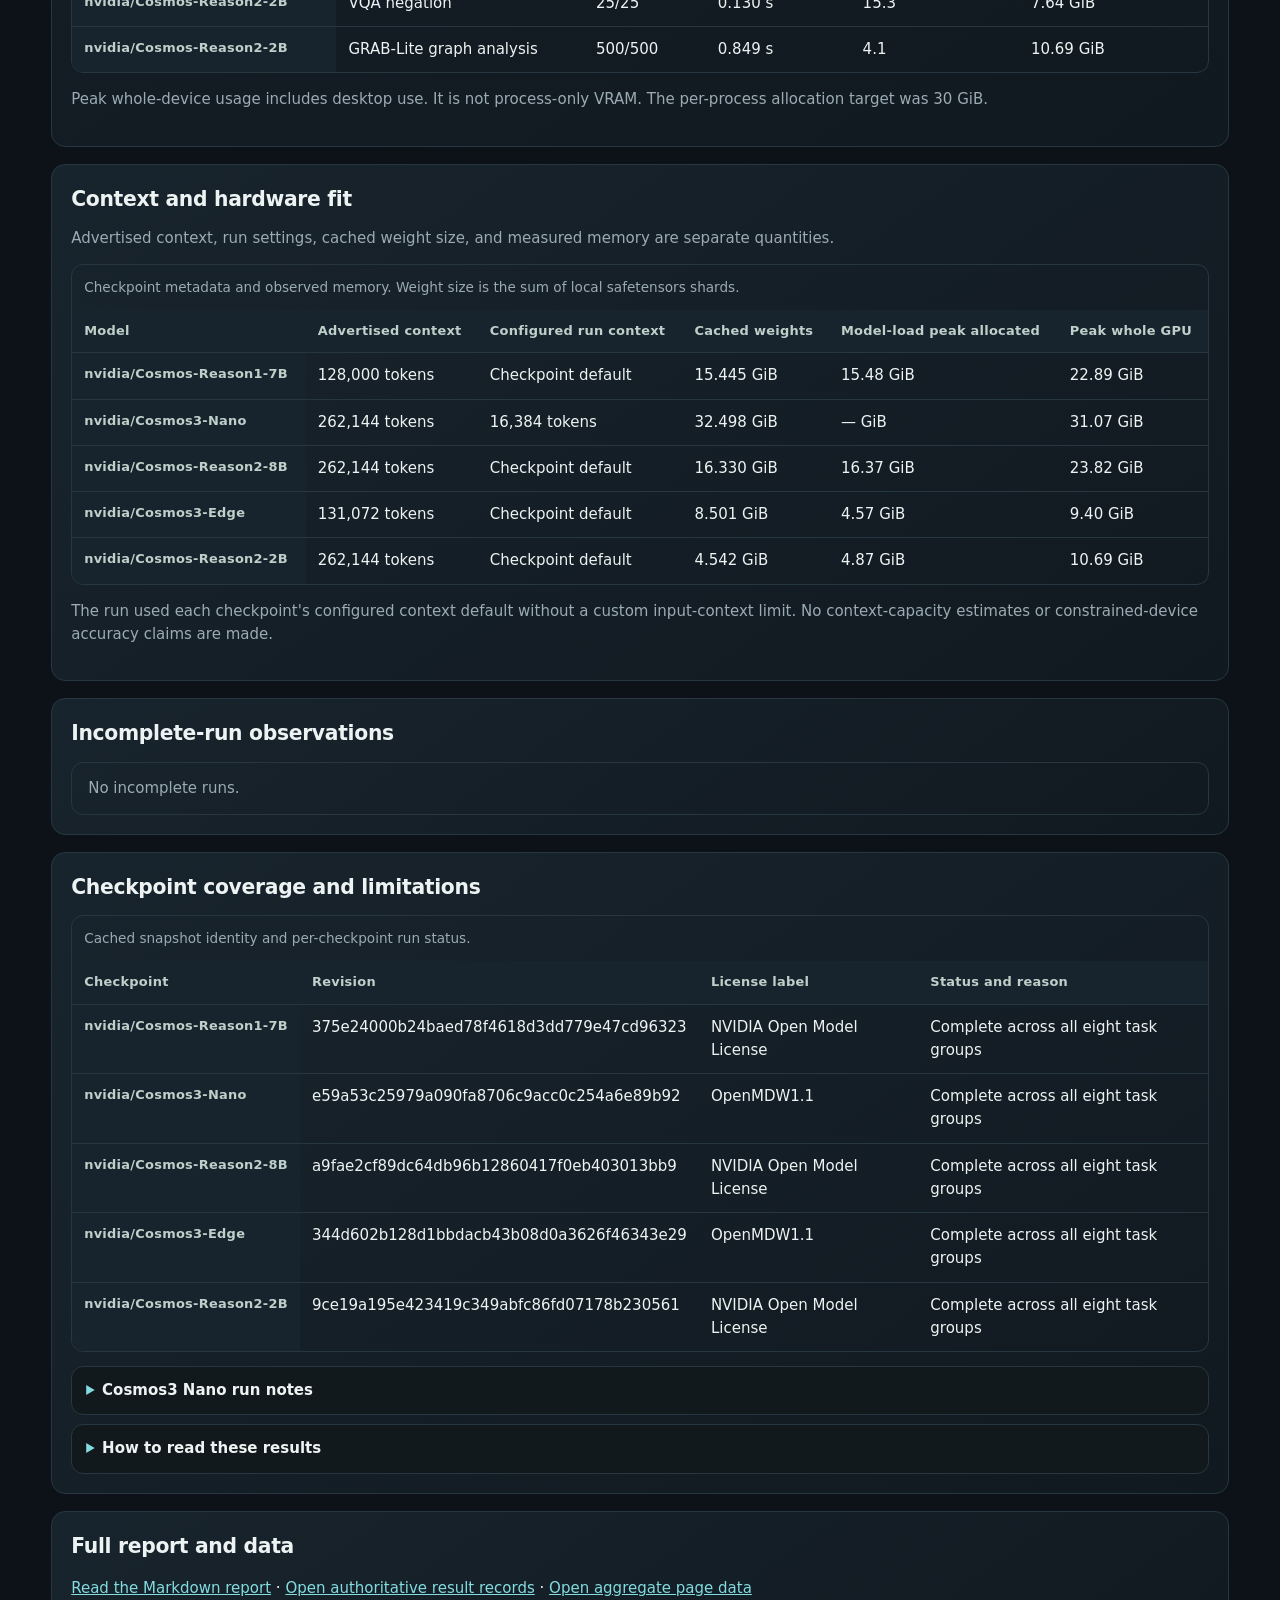
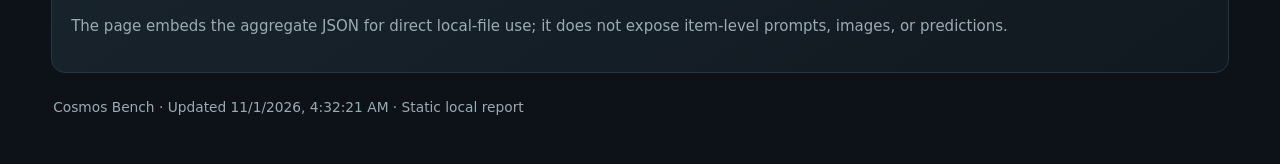
==== commit 015f9fb1: "unify report page design" ====
--- a/cosmos_Bench/index.html
+++ b/cosmos_Bench/index.html
@@ -7,8 +7,8 @@
 <link rel="icon" type="image/svg+xml" href="cosmos-mark.svg" sizes="any">
 <title>Cosmos Bench | Model results</title>
 <style>
-:root{color-scheme:dark;--bg:#0b1014;--panel:#121b20;--panel2:#17231f;--line:#29383d;--text:#e9f0ed;--muted:#9eafaa;--green:#64d6a1;--cyan:#65c8df;--amber:#f0bf62;--red:#ff817c;--focus:#ffd179}
-*{box-sizing:border-box}html{scroll-behavior:smooth}body{margin:0;background:radial-gradient(ellipse at 17% 0%,#18342d 0,transparent 36rem),var(--bg);color:var(--text);font:15px/1.55 system-ui,-apple-system,BlinkMacSystemFont,"Segoe UI",sans-serif}.wrap{max-width:1200px;margin:auto;padding:20px 28px 42px}a{color:var(--cyan)}a:hover{color:#a8efff}a:focus-visible,button:focus-visible{outline:3px solid var(--focus);outline-offset:3px}.top{position:sticky;top:0;z-index:3;display:flex;align-items:center;gap:12px;padding:12px 0 16px;background:#0b1014ed;border-bottom:1px solid var(--line);backdrop-filter:blur(14px)}.mark{display:block;width:46px;height:46px;flex:none;object-fit:contain;filter:drop-shadow(0 3px 7px #0008)}.top small,.eyebrow{display:block;color:var(--green);font-size:.75rem;font-weight:700;letter-spacing:.12em;text-transform:uppercase}.top strong{font-size:1rem}.hero{padding:44px 0 22px}.hero h1{max-width:860px;margin:.4rem 0 .75rem;font-size:clamp(2.2rem,6vw,4.3rem);line-height:1.04;letter-spacing:-.045em}.hero p{max-width:850px;color:var(--muted);font-size:1.08rem}.meta{color:var(--muted);font-size:.87rem}.status{display:inline-flex;align-items:center;gap:8px;border:1px solid #32755e;background:#132820;color:#a5edc8;padding:6px 11px;border-radius:999px;font-size:.84rem;font-weight:700}.dot{width:8px;height:8px;border-radius:50%;background:var(--green)}.grid{display:grid;grid-template-columns:repeat(4,minmax(0,1fr));gap:13px}.card,section{border:1px solid var(--line);border-radius:17px;background:linear-gradient(145deg,#14211f,var(--panel));padding:19px}.metric{font-size:1.85rem;font-weight:780;font-variant-numeric:tabular-nums;letter-spacing:-.03em}.label{color:var(--muted);font-size:.9rem}.card-note{margin-top:8px;color:#b7c9c2;font-size:.82rem}section{margin-top:17px;scroll-margin-top:90px}h2{font-size:1.27rem;letter-spacing:-.015em;margin:0 0 12px}h3{margin:0 0 5px;font-size:1rem}.intro{color:var(--muted);margin:.3rem 0 14px}.pick{border-left:3px solid var(--green);padding:13px 16px;background:#10231c;border-radius:9px}.pick b{color:var(--green)}.callout{border-left:3px solid var(--amber);padding:13px 16px;background:#261f13;border-radius:9px;color:#f2d9a5}.table-wrap{overflow-x:auto;border:1px solid var(--line);border-radius:12px}table{width:100%;min-width:760px;border-collapse:collapse}caption{text-align:left;padding:12px;color:var(--muted);font-size:.85rem}th,td{text-align:left;padding:11px 12px;border-bottom:1px solid var(--line);vertical-align:top}th{color:#bfd0ca;font-size:.81rem;letter-spacing:.02em;white-space:nowrap;background:#15201f}tbody tr:last-child td,tbody tr:last-child th{border-bottom:0}td.num{font-variant-numeric:tabular-nums;white-space:nowrap}.model{font-weight:650;white-space:nowrap}.best{color:var(--green);font-weight:750}.subtle{color:var(--muted)}.split{display:grid;grid-template-columns:1fr 1fr;gap:14px}.method{display:grid;grid-template-columns:repeat(2,minmax(0,1fr));gap:11px}.method article{border:1px solid var(--line);border-radius:12px;padding:14px;background:#10181b}.method p{margin:.35rem 0 0;color:var(--muted);font-size:.9rem}.pills{display:flex;gap:8px;flex-wrap:wrap;margin:12px 0}.pill{display:inline-block;border:1px solid var(--line);border-radius:999px;color:#c2d0cc;padding:4px 9px;font-size:.8rem}details{border:1px solid var(--line);border-radius:12px;padding:12px 14px;background:#11191c}details+details{margin-top:9px}summary{cursor:pointer;font-weight:650}summary::marker{color:var(--cyan)}footer{padding:24px 2px 4px;color:var(--muted);font-size:.86rem}.nav{display:flex;gap:16px;flex-wrap:wrap;margin-top:13px;font-size:.88rem}.empty{color:var(--muted);padding:14px 16px;margin:0}@media(max-width:820px){.grid{grid-template-columns:repeat(2,minmax(0,1fr))}.split{grid-template-columns:1fr}}@media(max-width:560px){.wrap{padding:14px 14px 32px}.hero{padding:32px 0 18px}.grid,.method{grid-template-columns:1fr}.card,section{padding:15px}}
+:root{color-scheme:dark;--bg:#0c1218;--panel:#111a22;--panel2:#17232d;--line:#263742;--text:#edf3f2;--muted:#9babb3;--green:#c7fa7a;--cyan:#82dce0;--amber:#e4c57a;--red:#efa08c;--focus:#c7fa7a}
+*{box-sizing:border-box}html{scroll-behavior:smooth}body{margin:0;background:radial-gradient(ellipse at 80% -15%,#1c3940 0,transparent 42rem),var(--bg);color:var(--text);font:15px/1.55 system-ui,-apple-system,BlinkMacSystemFont,"Segoe UI",sans-serif}.wrap{max-width:1480px;margin:auto;padding:0 clamp(18px,4vw,64px) 42px}a{color:var(--cyan)}a:hover{color:#a8efff}a:focus-visible,button:focus-visible{outline:3px solid var(--focus);outline-offset:3px}.top{position:sticky;top:0;z-index:3;display:flex;align-items:center;gap:18px;padding:0;min-height:120px;background:#0c1218cc;border-bottom:1px solid #ffffff12;backdrop-filter:blur(14px)}.mark{display:block;width:115px;height:115px;flex:none;object-fit:contain;filter:drop-shadow(0 3px 7px #0008)}.top small,.eyebrow{display:block;color:var(--green);font-size:.75rem;font-weight:700;letter-spacing:.12em;text-transform:uppercase}.top strong{font-size:1rem}.hero{padding:70px 0 36px}.hero h1{max-width:860px;margin:.4rem 0 .75rem;font-size:clamp(2.2rem,6vw,4.3rem);line-height:1.04;letter-spacing:-.045em}.hero p{max-width:850px;color:var(--muted);font-size:1.08rem}.meta{color:var(--muted);font-size:.87rem}.status{display:inline-flex;align-items:center;gap:8px;border:1px solid #32755e;background:#132820;color:#a5edc8;padding:6px 11px;border-radius:999px;font-size:.84rem;font-weight:700}.dot{width:8px;height:8px;border-radius:50%;background:var(--green)}.grid{display:grid;grid-template-columns:repeat(4,minmax(0,1fr));gap:13px}.card,section{border:1px solid var(--line);border-radius:14px;background:linear-gradient(145deg,#18242d,#111920);padding:19px}.metric{font-size:1.85rem;font-weight:780;font-variant-numeric:tabular-nums;letter-spacing:-.03em}.label{color:var(--muted);font-size:.9rem}.card-note{margin-top:8px;color:#b7c9c2;font-size:.82rem}section{margin-top:17px;scroll-margin-top:90px}h2{font-size:1.27rem;letter-spacing:-.015em;margin:0 0 12px}h3{margin:0 0 5px;font-size:1rem}.intro{color:var(--muted);margin:.3rem 0 14px}.pick{border-left:3px solid var(--green);padding:13px 16px;background:#10231c;border-radius:9px}.pick b{color:var(--green)}.callout{border-left:3px solid var(--amber);padding:13px 16px;background:#261f13;border-radius:9px;color:#f2d9a5}.table-wrap{overflow-x:auto;border:1px solid var(--line);border-radius:12px}table{width:100%;min-width:760px;border-collapse:collapse}caption{text-align:left;padding:12px;color:var(--muted);font-size:.85rem}th,td{text-align:left;padding:11px 12px;border-bottom:1px solid var(--line);vertical-align:top}th{color:#bfd0ca;font-size:.81rem;letter-spacing:.02em;white-space:nowrap;background:#18242d}tbody tr:last-child td,tbody tr:last-child th{border-bottom:0}td.num{font-variant-numeric:tabular-nums;white-space:nowrap}.model{font-weight:650;white-space:nowrap}.best{color:var(--green);font-weight:750}.subtle{color:var(--muted)}.split{display:grid;grid-template-columns:1fr 1fr;gap:14px}.method{display:grid;grid-template-columns:repeat(2,minmax(0,1fr));gap:11px}.method article{border:1px solid var(--line);border-radius:12px;padding:14px;background:#10181b}.method p{margin:.35rem 0 0;color:var(--muted);font-size:.9rem}.pills{display:flex;gap:8px;flex-wrap:wrap;margin:12px 0}.pill{display:inline-block;border:1px solid var(--line);border-radius:999px;color:#c2d0cc;padding:4px 9px;font-size:.8rem}details{border:1px solid var(--line);border-radius:12px;padding:12px 14px;background:#11191c}details+details{margin-top:9px}summary{cursor:pointer;font-weight:650}summary::marker{color:var(--cyan)}footer{padding:24px 2px 4px;color:var(--muted);font-size:.86rem}.nav{display:flex;gap:16px;flex-wrap:wrap;margin-top:13px;font-size:.88rem}.empty{color:var(--muted);padding:14px 16px;margin:0}@media(max-width:820px){.grid{grid-template-columns:repeat(2,minmax(0,1fr))}.split{grid-template-columns:1fr}}@media(max-width:560px){.wrap{padding:0 14px 32px}.top{min-height:96px}.mark{width:90px;height:90px}.hero{padding:32px 0 18px}.grid,.method{grid-template-columns:1fr}.card,section{padding:15px}}
 </style>
 </head>
 <body>
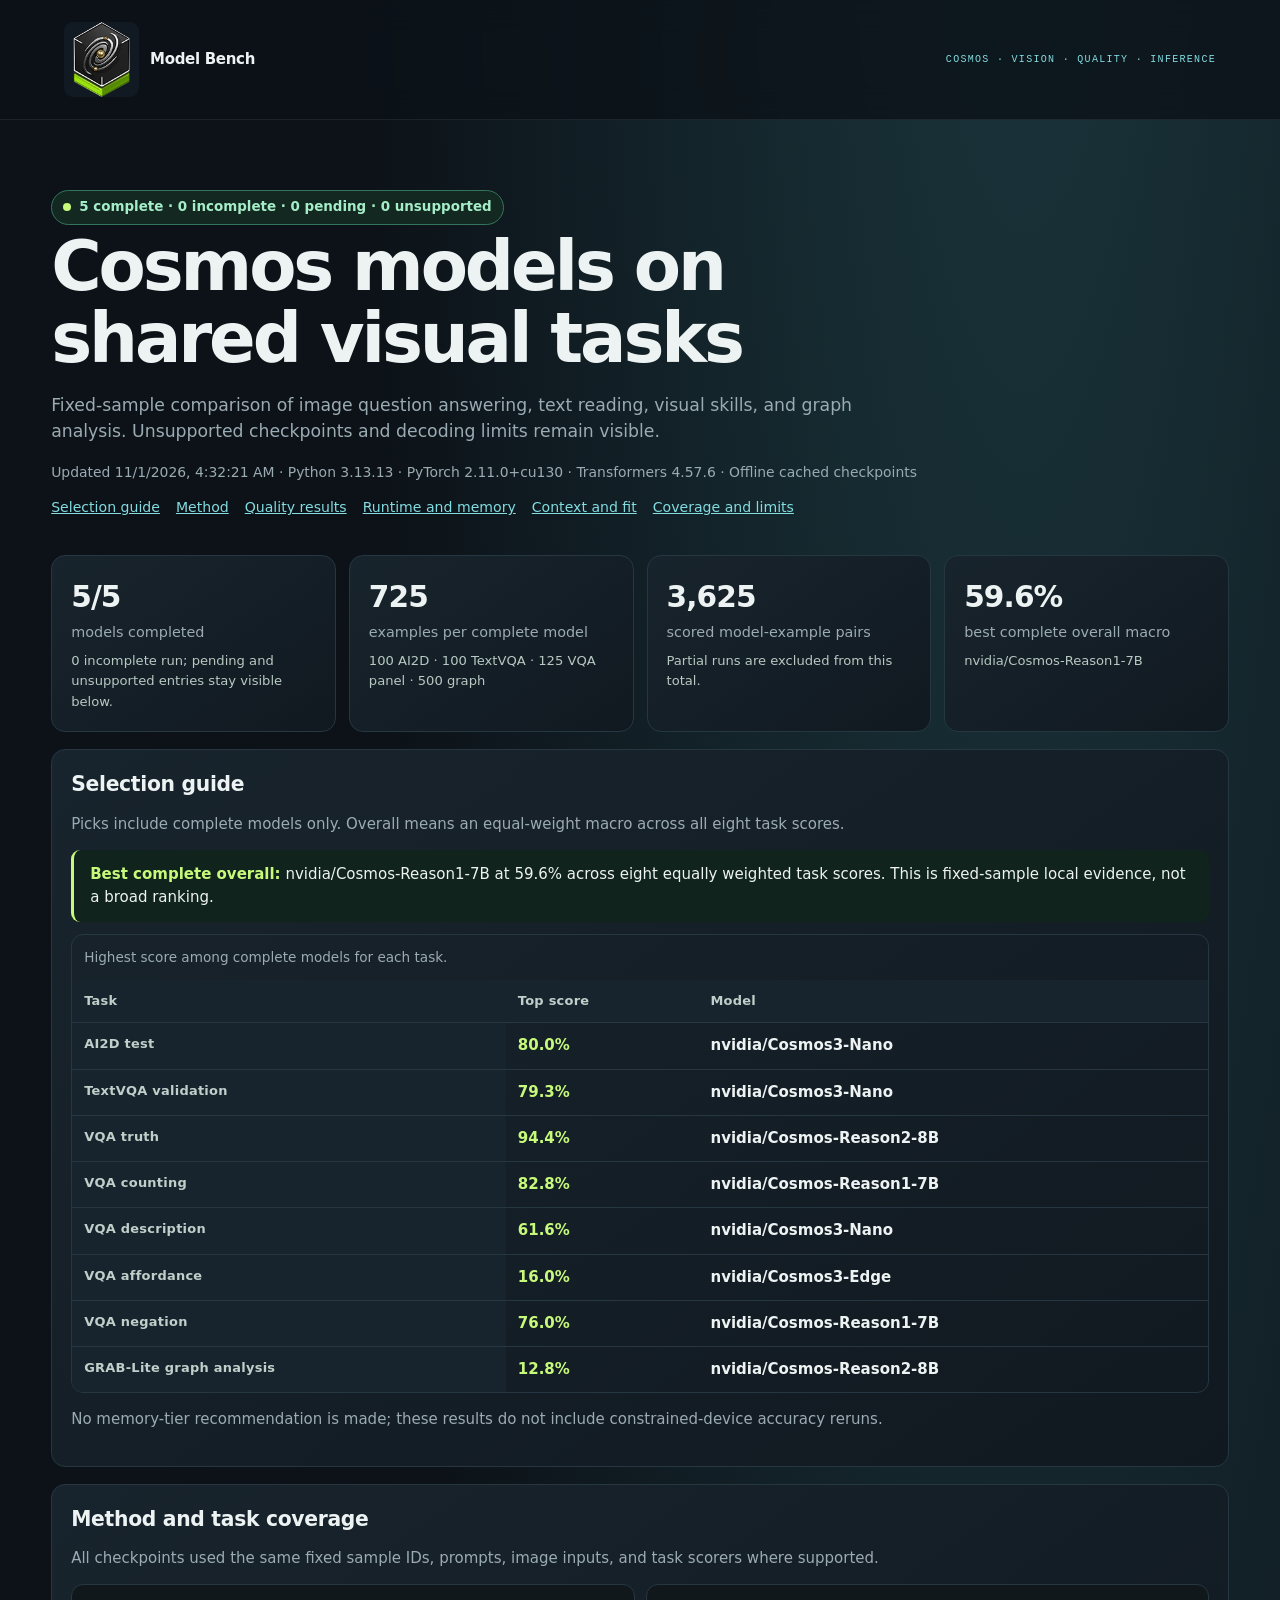
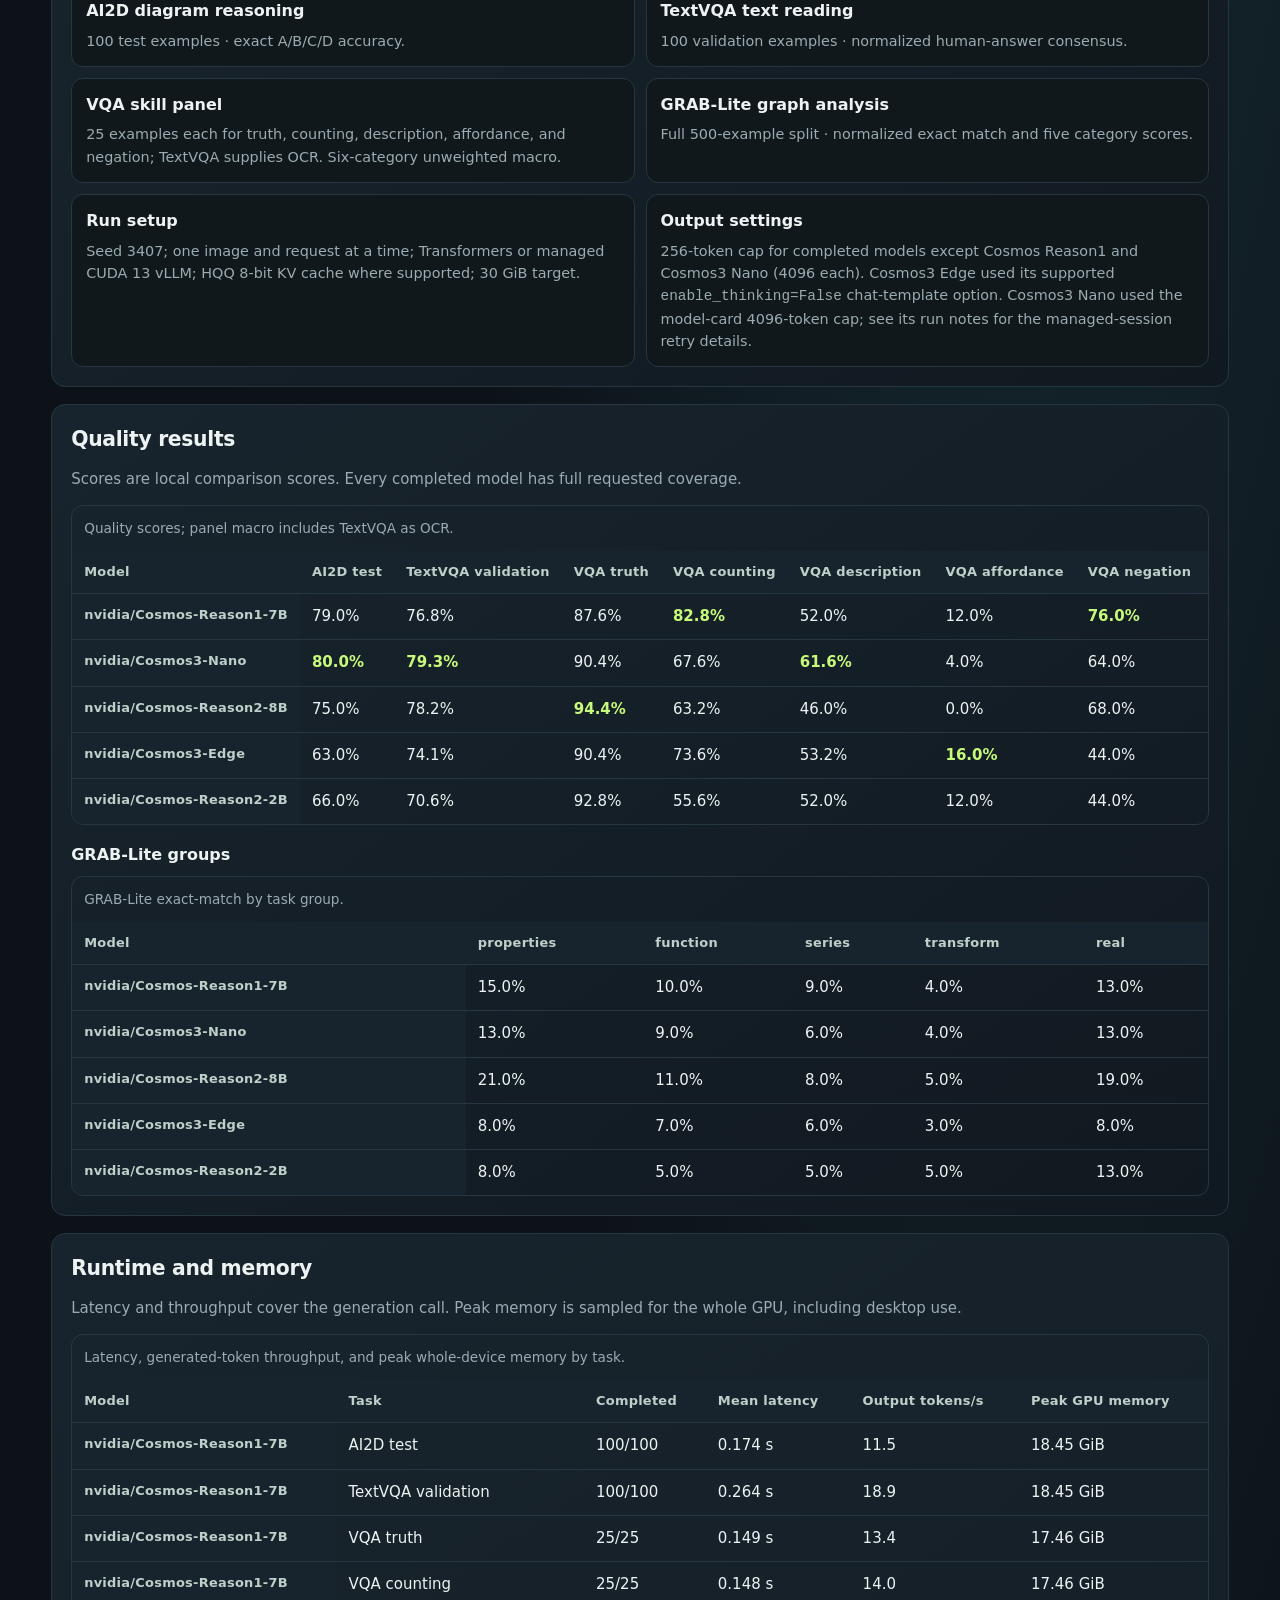
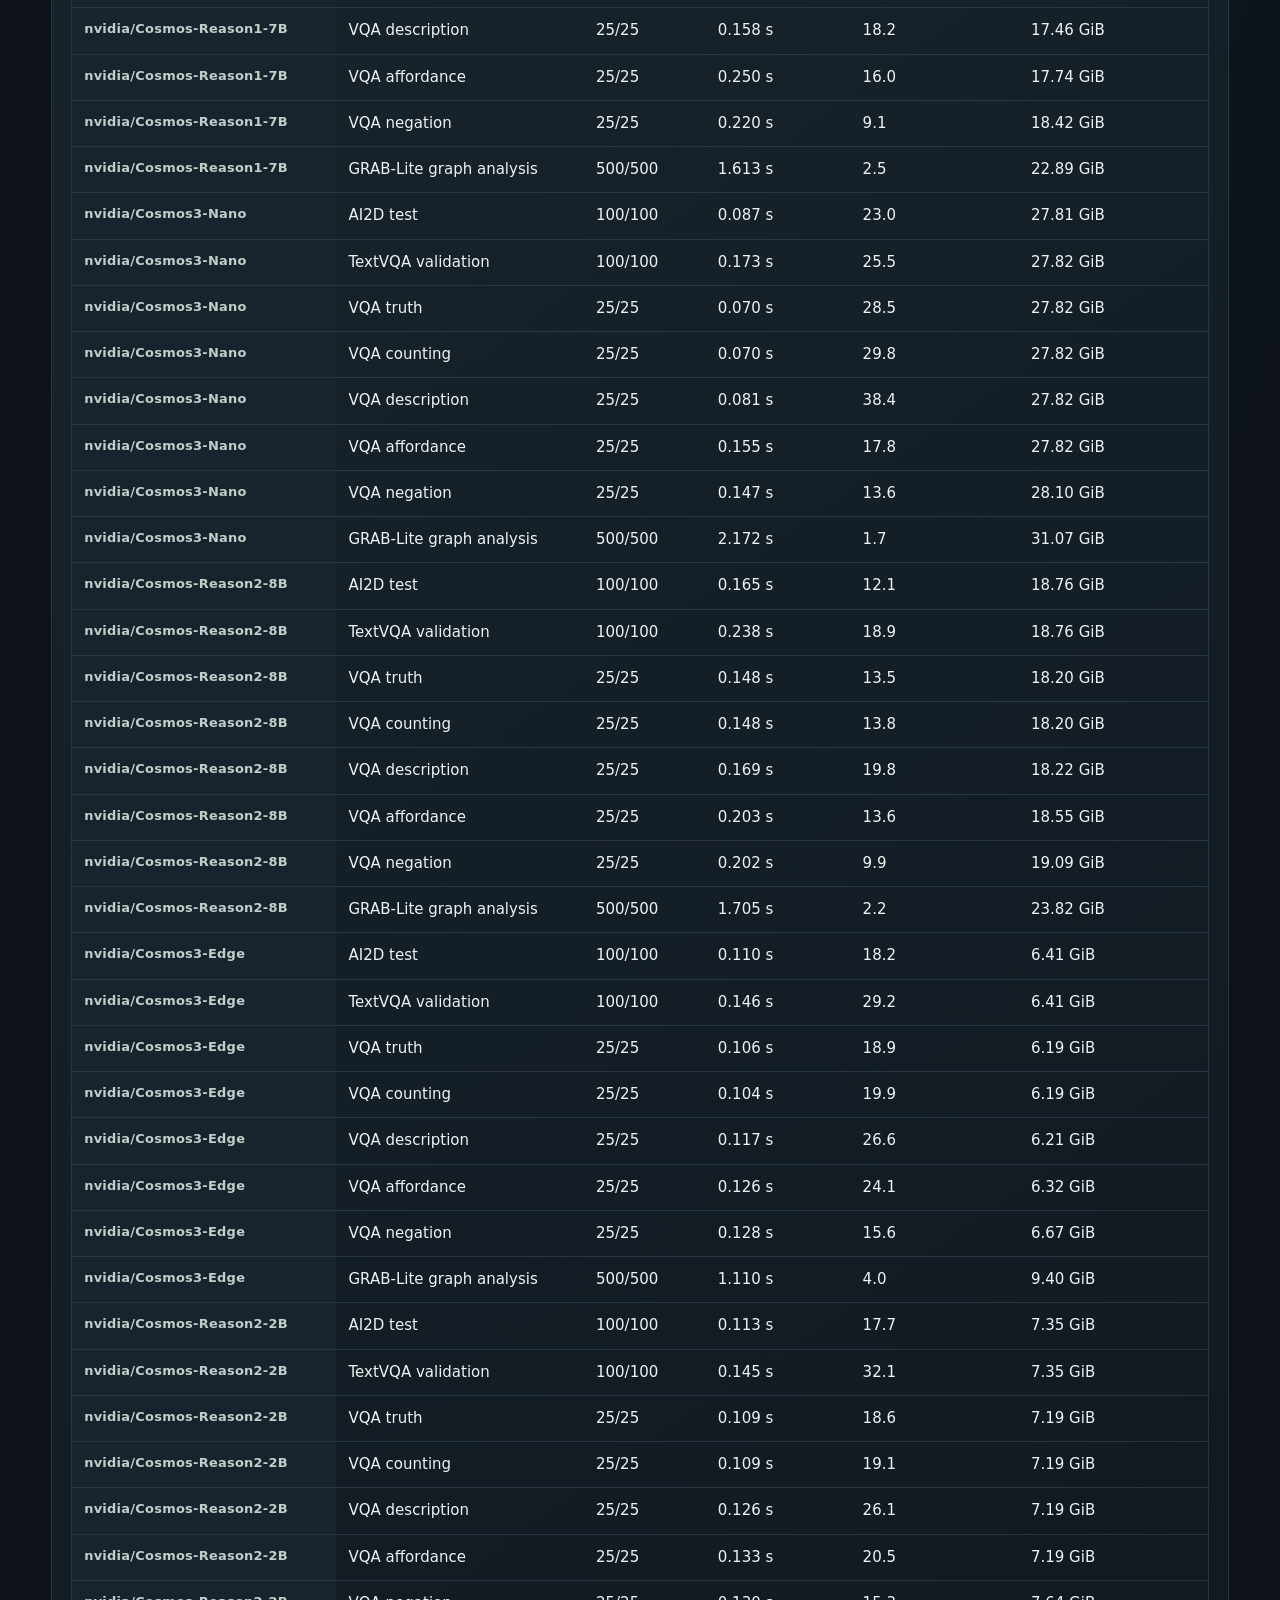
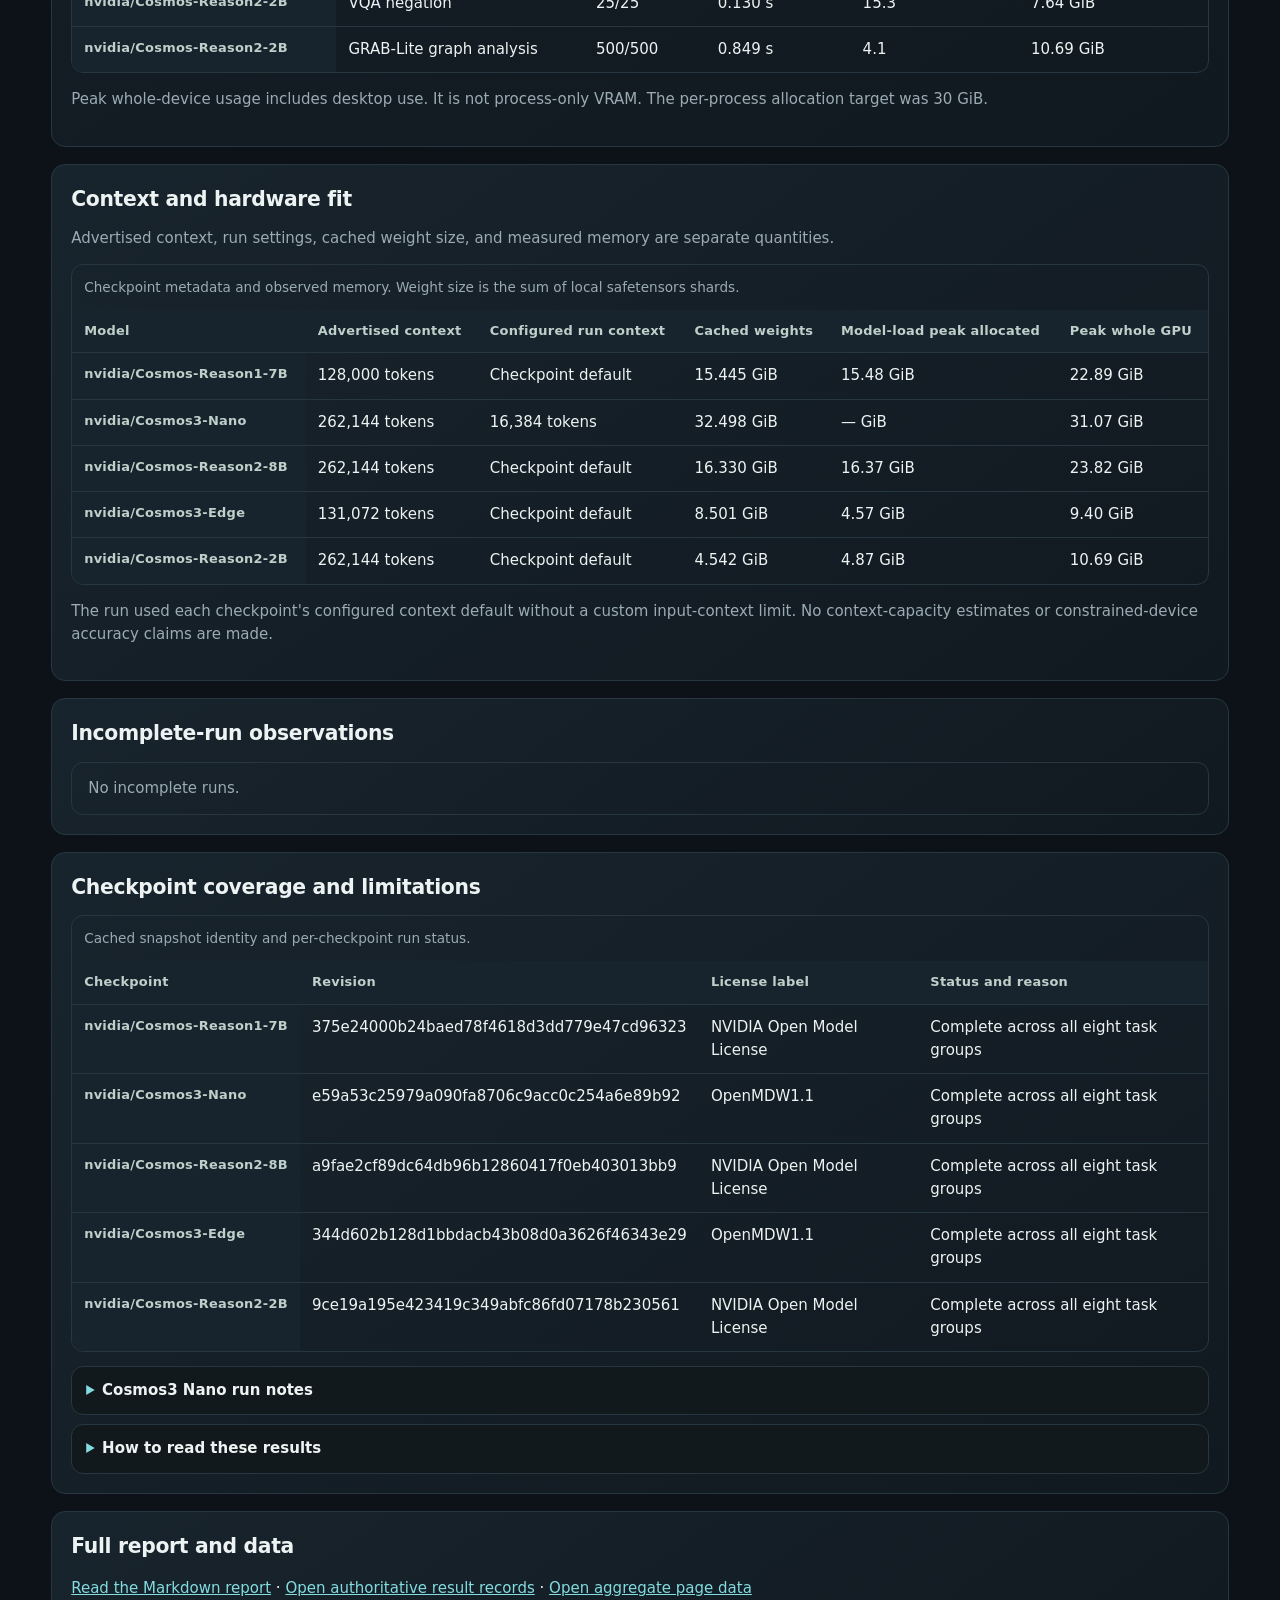
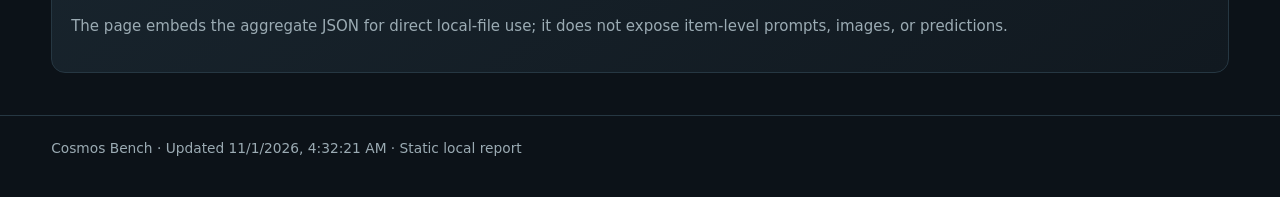
==== commit f543be3b: "unify report page design" ====
--- a/cosmos_Bench/index.html
+++ b/cosmos_Bench/index.html
@@ -8,13 +8,15 @@
 <title>Cosmos Bench | Model results</title>
 <style>
 :root{color-scheme:dark;--bg:#0c1218;--panel:#111a22;--panel2:#17232d;--line:#263742;--text:#edf3f2;--muted:#9babb3;--green:#c7fa7a;--cyan:#82dce0;--amber:#e4c57a;--red:#efa08c;--focus:#c7fa7a}
-*{box-sizing:border-box}html{scroll-behavior:smooth}body{margin:0;background:radial-gradient(ellipse at 80% -15%,#1c3940 0,transparent 42rem),var(--bg);color:var(--text);font:15px/1.55 system-ui,-apple-system,BlinkMacSystemFont,"Segoe UI",sans-serif}.wrap{max-width:1480px;margin:auto;padding:0 clamp(18px,4vw,64px) 42px}a{color:var(--cyan)}a:hover{color:#a8efff}a:focus-visible,button:focus-visible{outline:3px solid var(--focus);outline-offset:3px}.top{position:sticky;top:0;z-index:3;display:flex;align-items:center;gap:18px;padding:0;min-height:120px;background:#0c1218cc;border-bottom:1px solid #ffffff12;backdrop-filter:blur(14px)}.mark{display:block;width:115px;height:115px;flex:none;object-fit:contain;filter:drop-shadow(0 3px 7px #0008)}.top small,.eyebrow{display:block;color:var(--green);font-size:.75rem;font-weight:700;letter-spacing:.12em;text-transform:uppercase}.top strong{font-size:1rem}.hero{padding:70px 0 36px}.hero h1{max-width:860px;margin:.4rem 0 .75rem;font-size:clamp(2.2rem,6vw,4.3rem);line-height:1.04;letter-spacing:-.045em}.hero p{max-width:850px;color:var(--muted);font-size:1.08rem}.meta{color:var(--muted);font-size:.87rem}.status{display:inline-flex;align-items:center;gap:8px;border:1px solid #32755e;background:#132820;color:#a5edc8;padding:6px 11px;border-radius:999px;font-size:.84rem;font-weight:700}.dot{width:8px;height:8px;border-radius:50%;background:var(--green)}.grid{display:grid;grid-template-columns:repeat(4,minmax(0,1fr));gap:13px}.card,section{border:1px solid var(--line);border-radius:14px;background:linear-gradient(145deg,#18242d,#111920);padding:19px}.metric{font-size:1.85rem;font-weight:780;font-variant-numeric:tabular-nums;letter-spacing:-.03em}.label{color:var(--muted);font-size:.9rem}.card-note{margin-top:8px;color:#b7c9c2;font-size:.82rem}section{margin-top:17px;scroll-margin-top:90px}h2{font-size:1.27rem;letter-spacing:-.015em;margin:0 0 12px}h3{margin:0 0 5px;font-size:1rem}.intro{color:var(--muted);margin:.3rem 0 14px}.pick{border-left:3px solid var(--green);padding:13px 16px;background:#10231c;border-radius:9px}.pick b{color:var(--green)}.callout{border-left:3px solid var(--amber);padding:13px 16px;background:#261f13;border-radius:9px;color:#f2d9a5}.table-wrap{overflow-x:auto;border:1px solid var(--line);border-radius:12px}table{width:100%;min-width:760px;border-collapse:collapse}caption{text-align:left;padding:12px;color:var(--muted);font-size:.85rem}th,td{text-align:left;padding:11px 12px;border-bottom:1px solid var(--line);vertical-align:top}th{color:#bfd0ca;font-size:.81rem;letter-spacing:.02em;white-space:nowrap;background:#18242d}tbody tr:last-child td,tbody tr:last-child th{border-bottom:0}td.num{font-variant-numeric:tabular-nums;white-space:nowrap}.model{font-weight:650;white-space:nowrap}.best{color:var(--green);font-weight:750}.subtle{color:var(--muted)}.split{display:grid;grid-template-columns:1fr 1fr;gap:14px}.method{display:grid;grid-template-columns:repeat(2,minmax(0,1fr));gap:11px}.method article{border:1px solid var(--line);border-radius:12px;padding:14px;background:#10181b}.method p{margin:.35rem 0 0;color:var(--muted);font-size:.9rem}.pills{display:flex;gap:8px;flex-wrap:wrap;margin:12px 0}.pill{display:inline-block;border:1px solid var(--line);border-radius:999px;color:#c2d0cc;padding:4px 9px;font-size:.8rem}details{border:1px solid var(--line);border-radius:12px;padding:12px 14px;background:#11191c}details+details{margin-top:9px}summary{cursor:pointer;font-weight:650}summary::marker{color:var(--cyan)}footer{padding:24px 2px 4px;color:var(--muted);font-size:.86rem}.nav{display:flex;gap:16px;flex-wrap:wrap;margin-top:13px;font-size:.88rem}.empty{color:var(--muted);padding:14px 16px;margin:0}@media(max-width:820px){.grid{grid-template-columns:repeat(2,minmax(0,1fr))}.split{grid-template-columns:1fr}}@media(max-width:560px){.wrap{padding:0 14px 32px}.top{min-height:96px}.mark{width:90px;height:90px}.hero{padding:32px 0 18px}.grid,.method{grid-template-columns:1fr}.card,section{padding:15px}}
+*{box-sizing:border-box}html{scroll-behavior:smooth}body{margin:0;background:radial-gradient(ellipse at 80% -15%,#1c3940 0,transparent 42rem),var(--bg);color:var(--text);font:15px/1.55 system-ui,-apple-system,BlinkMacSystemFont,"Segoe UI",sans-serif}.wrap{max-width:1480px;margin:auto;padding:0 clamp(18px,4vw,64px) 42px}a{color:var(--cyan)}a:hover{color:#a8efff}a:focus-visible,button:focus-visible{outline:3px solid var(--focus);outline-offset:3px}.topbar{height:120px;border-bottom:1px solid #ffffff12;display:flex;align-items:center;justify-content:space-between;padding:0 clamp(20px,5vw,76px);background:#0c1218cc;position:sticky;top:0;z-index:5;backdrop-filter:blur(16px)}.brand{display:flex;align-items:center;gap:11px;font-weight:700;letter-spacing:-.02em;color:var(--text);text-decoration:none}.brand-mark{display:grid;place-items:center;width:75px;height:75px;border-radius:9px;overflow:hidden;background:#111a22}.brand-mark img{display:block;width:100%;height:100%;object-fit:cover}.topbar-note,.eyebrow{font:500 10px ui-monospace,monospace;letter-spacing:.13em;color:var(--cyan)}.hero{padding:70px 0 36px}.hero h1{max-width:860px;margin:.4rem 0 .75rem;font-size:clamp(2.2rem,6vw,4.3rem);line-height:1.04;letter-spacing:-.045em}.hero p{max-width:850px;color:var(--muted);font-size:1.08rem}.meta{color:var(--muted);font-size:.87rem}.status{display:inline-flex;align-items:center;gap:8px;border:1px solid #32755e;background:#132820;color:#a5edc8;padding:6px 11px;border-radius:999px;font-size:.84rem;font-weight:700}.dot{width:8px;height:8px;border-radius:50%;background:var(--green)}.grid{display:grid;grid-template-columns:repeat(4,minmax(0,1fr));gap:13px}.card,section{border:1px solid var(--line);border-radius:14px;background:linear-gradient(145deg,#18242d,#111920);padding:19px}.metric{font-size:1.85rem;font-weight:780;font-variant-numeric:tabular-nums;letter-spacing:-.03em}.label{color:var(--muted);font-size:.9rem}.card-note{margin-top:8px;color:#b7c9c2;font-size:.82rem}section{margin-top:17px;scroll-margin-top:90px}h2{font-size:1.27rem;letter-spacing:-.015em;margin:0 0 12px}h3{margin:0 0 5px;font-size:1rem}.intro{color:var(--muted);margin:.3rem 0 14px}.pick{border-left:3px solid var(--green);padding:13px 16px;background:#10231c;border-radius:9px}.pick b{color:var(--green)}.callout{border-left:3px solid var(--amber);padding:13px 16px;background:#261f13;border-radius:9px;color:#f2d9a5}.table-wrap{overflow-x:auto;border:1px solid var(--line);border-radius:12px}table{width:100%;min-width:760px;border-collapse:collapse}caption{text-align:left;padding:12px;color:var(--muted);font-size:.85rem}th,td{text-align:left;padding:11px 12px;border-bottom:1px solid var(--line);vertical-align:top}th{color:#bfd0ca;font-size:.81rem;letter-spacing:.02em;white-space:nowrap;background:#18242d}tbody tr:last-child td,tbody tr:last-child th{border-bottom:0}td.num{font-variant-numeric:tabular-nums;white-space:nowrap}.model{font-weight:650;white-space:nowrap}.best{color:var(--green);font-weight:750}.subtle{color:var(--muted)}.split{display:grid;grid-template-columns:1fr 1fr;gap:14px}.method{display:grid;grid-template-columns:repeat(2,minmax(0,1fr));gap:11px}.method article{border:1px solid var(--line);border-radius:12px;padding:14px;background:#10181b}.method p{margin:.35rem 0 0;color:var(--muted);font-size:.9rem}.pills{display:flex;gap:8px;flex-wrap:wrap;margin:12px 0}.pill{display:inline-block;border:1px solid var(--line);border-radius:999px;color:#c2d0cc;padding:4px 9px;font-size:.8rem}details{border:1px solid var(--line);border-radius:12px;padding:12px 14px;background:#11191c}details+details{margin-top:9px}summary{cursor:pointer;font-weight:650}summary::marker{color:var(--cyan)}footer{padding:24px 2px 4px;color:var(--muted);font-size:.86rem}.page-footer{max-width:1480px;margin:auto;padding:22px clamp(18px,4vw,64px) 38px;border-top:1px solid var(--line)}.nav{display:flex;gap:16px;flex-wrap:wrap;margin-top:13px;font-size:.88rem}.empty{color:var(--muted);padding:14px 16px;margin:0}@media(max-width:820px){.grid{grid-template-columns:repeat(2,minmax(0,1fr))}.split{grid-template-columns:1fr}}@media(max-width:560px){.wrap{padding:0 14px 32px}.topbar{height:96px}.brand-mark{width:60px;height:60px}.topbar-note{display:none}.hero{padding:32px 0 18px}.grid,.method{grid-template-columns:1fr}.card,section{padding:15px}}
 </style>
 </head>
 <body>
-<div class="wrap">
-<header class="top"><img class="mark" src="cosmos-mark.svg" alt="" aria-hidden="true"><div><small>Local vision-language comparison</small><strong>Cosmos Bench</strong></div></header>
-<main>
+<header class="topbar">
+  <a class="brand" href="#top"><span class="brand-mark"><img src="cosmos-mark.svg" alt="Cosmos symbol"></span><span>Model Bench</span></a>
+  <span class="topbar-note">COSMOS · VISION · QUALITY · INFERENCE</span>
+</header>
+<main id="top" class="wrap">
 <div class="hero">
   <span class="status"><span class="dot" aria-hidden="true"></span><span id="completion-status">Loading result summary</span></span>
   <h1>Cosmos models on shared visual tasks</h1>
@@ -32,8 +34,7 @@
 <section id="coverage"><h2>Checkpoint coverage and limitations</h2><div class="table-wrap" id="coverage-table"></div><div id="caveats" style="margin-top:14px"></div></section>
 <section><h2>Full report and data</h2><p><a href="report.md">Read the Markdown report</a> · <a href="results/results.json">Open authoritative result records</a> · <a href="data.json">Open aggregate page data</a></p><p class="subtle">The page embeds the aggregate JSON for direct local-file use; it does not expose item-level prompts, images, or predictions.</p></section>
 </main>
-<footer>Cosmos Bench · Updated <span id="footer-date"></span> · Static local report</footer>
-</div>
+<footer class="page-footer">Cosmos Bench · Updated <span id="footer-date"></span> · Static local report</footer>
 <script id="report-data" type="application/json">{"generated_at":"2026-11-01T05:32:21+01:00","benchmark_generated_at":"2026-11-01 05:31:36 +0100","completion":{"completed":5,"total":5},"sample_plan":{"ai2d":100,"textvqa":100,"vqa_panel":25,"graph_grab_lite":500},"seed":3407,"memory_cap_gib":30.0,"execution_mode":"offline cached Transformers and managed vLLM CUDA 13, serial models and requests","runtime":{"python":"3.13.13","torch":"2.11.0+cu130","transformers":"4.57.6","qwen_vl_utils":null,"hqq":null,"pillow":"13.0.0"},"tasks":[{"id":"ai2d","label":"AI2D test"},{"id":"textvqa","label":"TextVQA validation"},{"id":"vqa_truth","label":"VQA truth"},{"id":"vqa_count","label":"VQA counting"},{"id":"vqa_description","label":"VQA description"},{"id":"vqa_affordance","label":"VQA affordance"},{"id":"vqa_negation","label":"VQA negation"},{"id":"graph_grab_lite","label":"GRAB-Lite graph analysis"}],"best_by_task":{"ai2d":"nvidia/Cosmos3-Nano","textvqa":"nvidia/Cosmos3-Nano","vqa_truth":"nvidia/Cosmos-Reason2-8B","vqa_count":"nvidia/Cosmos-Reason1-7B","vqa_description":"nvidia/Cosmos3-Nano","vqa_affordance":"nvidia/Cosmos3-Edge","vqa_negation":"nvidia/Cosmos-Reason1-7B","graph_grab_lite":"nvidia/Cosmos-Reason2-8B"},"models":[{"model_id":"nvidia/Cosmos-Reason1-7B","status":"complete","backend":"Transformers (cached checkpoint, bfloat16, HQQ int8 KV cache)","revision":"375e24000b24baed78f4618d3dd779e47cd96323","max_new_tokens":4096,"reasoning_mode":"checkpoint default; 4096-token cap follows the model card recommendation","overall_macro":0.5955,"panel_macro":0.6453333333333333,"graph_groups":{"properties":0.15,"function":0.1,"series":0.09,"transform":0.04,"real":0.13},"run_context_tokens":null,"gpu_memory_utilization":null,"checkpoint_context":128000,"cached_weight_gib":15.445,"model_load_peak_allocated_gib":15.485,"peak_gpu_used_gib":22.888,"peak_gpu_delta_gib":21.888,"benchmark_note":null,"tasks":{"ai2d":{"requested_n":100,"completed_n":100,"failed_n":null,"score":0.79,"mean_wall_s":0.173677,"generated_tokens_per_s":11.515524577066412,"peak_gpu_used_gib":18.447,"peak_gpu_delta_gib":17.447},"textvqa":{"requested_n":100,"completed_n":100,"failed_n":null,"score":0.768,"mean_wall_s":0.263697,"generated_tokens_per_s":18.885477205981644,"peak_gpu_used_gib":18.447,"peak_gpu_delta_gib":17.447},"vqa_truth":{"requested_n":25,"completed_n":25,"failed_n":null,"score":0.876,"mean_wall_s":0.148828,"generated_tokens_per_s":13.438307044378723,"peak_gpu_used_gib":17.461,"peak_gpu_delta_gib":16.461},"vqa_count":{"requested_n":25,"completed_n":25,"failed_n":null,"score":0.828,"mean_wall_s":0.1485,"generated_tokens_per_s":14.006372376259458,"peak_gpu_used_gib":17.461,"peak_gpu_delta_gib":16.461},"vqa_description":{"requested_n":25,"completed_n":25,"failed_n":null,"score":0.52,"mean_wall_s":0.158396,"generated_tokens_per_s":18.182805897247224,"peak_gpu_used_gib":17.461,"peak_gpu_delta_gib":16.461},"vqa_affordance":{"requested_n":25,"completed_n":25,"failed_n":null,"score":0.12,"mean_wall_s":0.250012,"generated_tokens_per_s":15.999952926774236,"peak_gpu_used_gib":17.738,"peak_gpu_delta_gib":16.738},"vqa_negation":{"requested_n":25,"completed_n":25,"failed_n":null,"score":0.76,"mean_wall_s":0.220112,"generated_tokens_per_s":9.0859776858473,"peak_gpu_used_gib":18.424,"peak_gpu_delta_gib":17.424},"graph_grab_lite":{"requested_n":500,"completed_n":500,"failed_n":null,"score":0.102,"mean_wall_s":1.6128908,"generated_tokens_per_s":2.528378840096433,"peak_gpu_used_gib":22.888,"peak_gpu_delta_gib":21.888}}},{"model_id":"nvidia/Cosmos3-Nano","status":"complete","backend":"managed vLLM 0.21.0 (CUDA 13) + vllm-cosmos3","revision":"e59a53c25979a090fa8706c9acc0c254a6e89b92","max_new_tokens":4096,"reasoning_mode":"checkpoint default; 4096-token cap follows the model card recommendation","overall_macro":0.569875,"panel_macro":0.6115,"graph_groups":{"properties":0.13,"function":0.09,"series":0.06,"transform":0.04,"real":0.13},"run_context_tokens":16384,"gpu_memory_utilization":0.88,"checkpoint_context":262144,"cached_weight_gib":32.498,"model_load_peak_allocated_gib":null,"peak_gpu_used_gib":31.069,"peak_gpu_delta_gib":null,"benchmark_note":"The managed vLLM endpoint stopped responding during the initial GRAB-Lite pass. Failed fixed-seed graph requests were retried in short controller-managed CUDA 13 sessions. All 825 selected examples ultimately completed. The profile used 16,384-token context, one sequence, and 88% GPU memory utilization.","tasks":{"ai2d":{"requested_n":100,"completed_n":100,"failed_n":0,"score":0.8,"mean_wall_s":0.087036,"generated_tokens_per_s":22.979182339398697,"peak_gpu_used_gib":27.806,"peak_gpu_delta_gib":26.806},"textvqa":{"requested_n":100,"completed_n":100,"failed_n":0,"score":0.793,"mean_wall_s":0.172778,"generated_tokens_per_s":25.52474646248824,"peak_gpu_used_gib":27.819,"peak_gpu_delta_gib":26.819},"vqa_truth":{"requested_n":25,"completed_n":25,"failed_n":0,"score":0.904,"mean_wall_s":0.070156,"generated_tokens_per_s":28.506118556868334,"peak_gpu_used_gib":27.819,"peak_gpu_delta_gib":26.819},"vqa_count":{"requested_n":25,"completed_n":25,"failed_n":0,"score":0.676,"mean_wall_s":0.069692,"generated_tokens_per_s":29.845512335715632,"peak_gpu_used_gib":27.819,"peak_gpu_delta_gib":26.819},"vqa_description":{"requested_n":25,"completed_n":25,"failed_n":0,"score":0.616,"mean_wall_s":0.081276,"generated_tokens_per_s":38.391417150940875,"peak_gpu_used_gib":27.819,"peak_gpu_delta_gib":26.819},"vqa_affordance":{"requested_n":25,"completed_n":25,"failed_n":0,"score":0.04,"mean_wall_s":0.15543200000000001,"generated_tokens_per_s":17.757414608199014,"peak_gpu_used_gib":27.819,"peak_gpu_delta_gib":26.819},"vqa_negation":{"requested_n":25,"completed_n":25,"failed_n":0,"score":0.64,"mean_wall_s":0.146596,"generated_tokens_per_s":13.643322203556394,"peak_gpu_used_gib":28.097,"peak_gpu_delta_gib":27.097},"graph_grab_lite":{"requested_n":500,"completed_n":500,"failed_n":0,"score":0.09,"mean_wall_s":2.1723288,"generated_tokens_per_s":1.673779770355206,"peak_gpu_used_gib":31.069,"peak_gpu_delta_gib":30.069}}},{"model_id":"nvidia/Cosmos-Reason2-8B","status":"complete","backend":"Transformers (cached checkpoint, bfloat16, HQQ int8 KV cache)","revision":"a9fae2cf89dc64db96b12860417f0eb403013bb9","max_new_tokens":null,"reasoning_mode":null,"overall_macro":0.547,"panel_macro":0.5830000000000001,"graph_groups":{"properties":0.21,"function":0.11,"series":0.08,"transform":0.05,"real":0.19},"run_context_tokens":null,"gpu_memory_utilization":null,"checkpoint_context":262144,"cached_weight_gib":16.33,"model_load_peak_allocated_gib":16.368,"peak_gpu_used_gib":23.822,"peak_gpu_delta_gib":22.822,"benchmark_note":null,"tasks":{"ai2d":{"requested_n":100,"completed_n":100,"failed_n":null,"score":0.75,"mean_wall_s":0.165358,"generated_tokens_per_s":12.094685654118674,"peak_gpu_used_gib":18.76,"peak_gpu_delta_gib":17.76},"textvqa":{"requested_n":100,"completed_n":100,"failed_n":null,"score":0.782,"mean_wall_s":0.238249,"generated_tokens_per_s":18.887667083806317,"peak_gpu_used_gib":18.76,"peak_gpu_delta_gib":17.76},"vqa_truth":{"requested_n":25,"completed_n":25,"failed_n":null,"score":0.944,"mean_wall_s":0.1483,"generated_tokens_per_s":13.48703894844687,"peak_gpu_used_gib":18.199,"peak_gpu_delta_gib":17.199},"vqa_count":{"requested_n":25,"completed_n":25,"failed_n":null,"score":0.632,"mean_wall_s":0.14796800000000002,"generated_tokens_per_s":13.787191347886129,"peak_gpu_used_gib":18.199,"peak_gpu_delta_gib":17.199},"vqa_description":{"requested_n":25,"completed_n":25,"failed_n":null,"score":0.46,"mean_wall_s":0.169352,"generated_tokens_per_s":19.840610152838664,"peak_gpu_used_gib":18.22,"peak_gpu_delta_gib":17.22},"vqa_affordance":{"requested_n":25,"completed_n":25,"failed_n":null,"score":0.0,"mean_wall_s":0.20276,"generated_tokens_per_s":13.611654509958479,"peak_gpu_used_gib":18.545,"peak_gpu_delta_gib":17.545},"vqa_negation":{"requested_n":25,"completed_n":25,"failed_n":null,"score":0.68,"mean_wall_s":0.202216,"generated_tokens_per_s":9.89053735781165,"peak_gpu_used_gib":19.094,"peak_gpu_delta_gib":18.094},"graph_grab_lite":{"requested_n":500,"completed_n":500,"failed_n":null,"score":0.128,"mean_wall_s":1.7053056,"generated_tokens_per_s":2.2482741800258217,"peak_gpu_used_gib":23.822,"peak_gpu_delta_gib":22.822}}},{"model_id":"nvidia/Cosmos3-Edge","status":"complete","backend":"Transformers (cached checkpoint, bfloat16, HQQ int8 KV cache)","revision":"344d602b128d1bbdacb43b08d0a3626f46343e29","max_new_tokens":256,"reasoning_mode":"disabled with the model's enable_thinking chat-template option to follow the shared answer-only contract","overall_macro":0.525875,"panel_macro":0.5855,"graph_groups":{"properties":0.08,"function":0.07,"series":0.06,"transform":0.03,"real":0.08},"run_context_tokens":null,"gpu_memory_utilization":null,"checkpoint_context":131072,"cached_weight_gib":8.501,"model_load_peak_allocated_gib":4.571,"peak_gpu_used_gib":9.4,"peak_gpu_delta_gib":8.4,"benchmark_note":null,"tasks":{"ai2d":{"requested_n":100,"completed_n":100,"failed_n":null,"score":0.63,"mean_wall_s":0.11018,"generated_tokens_per_s":18.24229022318899,"peak_gpu_used_gib":6.41,"peak_gpu_delta_gib":5.41},"textvqa":{"requested_n":100,"completed_n":100,"failed_n":null,"score":0.741,"mean_wall_s":0.145665,"generated_tokens_per_s":29.175735366495733,"peak_gpu_used_gib":6.41,"peak_gpu_delta_gib":5.41},"vqa_truth":{"requested_n":25,"completed_n":25,"failed_n":null,"score":0.904,"mean_wall_s":0.105768,"generated_tokens_per_s":18.910603687698757,"peak_gpu_used_gib":6.191,"peak_gpu_delta_gib":5.191},"vqa_count":{"requested_n":25,"completed_n":25,"failed_n":null,"score":0.736,"mean_wall_s":0.10446,"generated_tokens_per_s":19.911668231463725,"peak_gpu_used_gib":6.193,"peak_gpu_delta_gib":5.193},"vqa_description":{"requested_n":25,"completed_n":25,"failed_n":null,"score":0.532,"mean_wall_s":0.11738,"generated_tokens_per_s":26.581985436383476,"peak_gpu_used_gib":6.213,"peak_gpu_delta_gib":5.213},"vqa_affordance":{"requested_n":25,"completed_n":25,"failed_n":null,"score":0.16,"mean_wall_s":0.126244,"generated_tokens_per_s":24.0809805316054,"peak_gpu_used_gib":6.324,"peak_gpu_delta_gib":5.324},"vqa_negation":{"requested_n":25,"completed_n":25,"failed_n":null,"score":0.44,"mean_wall_s":0.128168,"generated_tokens_per_s":15.604126952035541,"peak_gpu_used_gib":6.67,"peak_gpu_delta_gib":5.67},"graph_grab_lite":{"requested_n":500,"completed_n":500,"failed_n":null,"score":0.064,"mean_wall_s":1.1099778,"generated_tokens_per_s":3.9874646393354434,"peak_gpu_used_gib":9.4,"peak_gpu_delta_gib":8.4}}},{"model_id":"nvidia/Cosmos-Reason2-2B","status":"complete","backend":"Transformers (cached checkpoint, bfloat16, HQQ int8 KV cache)","revision":"9ce19a195e423419c349abfc86fd07178b230561","max_new_tokens":null,"reasoning_mode":null,"overall_macro":0.50025,"panel_macro":0.545,"graph_groups":{"properties":0.08,"function":0.05,"series":0.05,"transform":0.05,"real":0.13},"run_context_tokens":null,"gpu_memory_utilization":null,"checkpoint_context":262144,"cached_weight_gib":4.542,"model_load_peak_allocated_gib":4.865,"peak_gpu_used_gib":10.691,"peak_gpu_delta_gib":9.691,"benchmark_note":null,"tasks":{"ai2d":{"requested_n":100,"completed_n":100,"failed_n":null,"score":0.66,"mean_wall_s":0.113295,"generated_tokens_per_s":17.653829579205386,"peak_gpu_used_gib":7.347,"peak_gpu_delta_gib":6.347},"textvqa":{"requested_n":100,"completed_n":100,"failed_n":null,"score":0.706,"mean_wall_s":0.145141,"generated_tokens_per_s":32.106187388933165,"peak_gpu_used_gib":7.347,"peak_gpu_delta_gib":6.347},"vqa_truth":{"requested_n":25,"completed_n":25,"failed_n":null,"score":0.928,"mean_wall_s":0.109464,"generated_tokens_per_s":18.635352032490275,"peak_gpu_used_gib":7.187,"peak_gpu_delta_gib":6.187},"vqa_count":{"requested_n":25,"completed_n":25,"failed_n":null,"score":0.556,"mean_wall_s":0.108876,"generated_tokens_per_s":19.104330986763014,"peak_gpu_used_gib":7.187,"peak_gpu_delta_gib":6.187},"vqa_description":{"requested_n":25,"completed_n":25,"failed_n":null,"score":0.52,"mean_wall_s":0.125764,"generated_tokens_per_s":26.077996793587584,"peak_gpu_used_gib":7.187,"peak_gpu_delta_gib":6.187},"vqa_affordance":{"requested_n":25,"completed_n":25,"failed_n":null,"score":0.12,"mean_wall_s":0.132912,"generated_tokens_per_s":20.465789500042902,"peak_gpu_used_gib":7.187,"peak_gpu_delta_gib":6.187},"vqa_negation":{"requested_n":25,"completed_n":25,"failed_n":null,"score":0.44,"mean_wall_s":0.130308,"generated_tokens_per_s":15.348652280822565,"peak_gpu_used_gib":7.637,"peak_gpu_delta_gib":6.637},"graph_grab_lite":{"requested_n":500,"completed_n":500,"failed_n":null,"score":0.072,"mean_wall_s":0.8487822,"generated_tokens_per_s":4.135341411734105,"peak_gpu_used_gib":10.691,"peak_gpu_delta_gib":9.691}}}],"incomplete":[],"pending":[],"unsupported":[]}</script>
 <script>
 const D=JSON.parse(document.getElementById('report-data').textContent);
